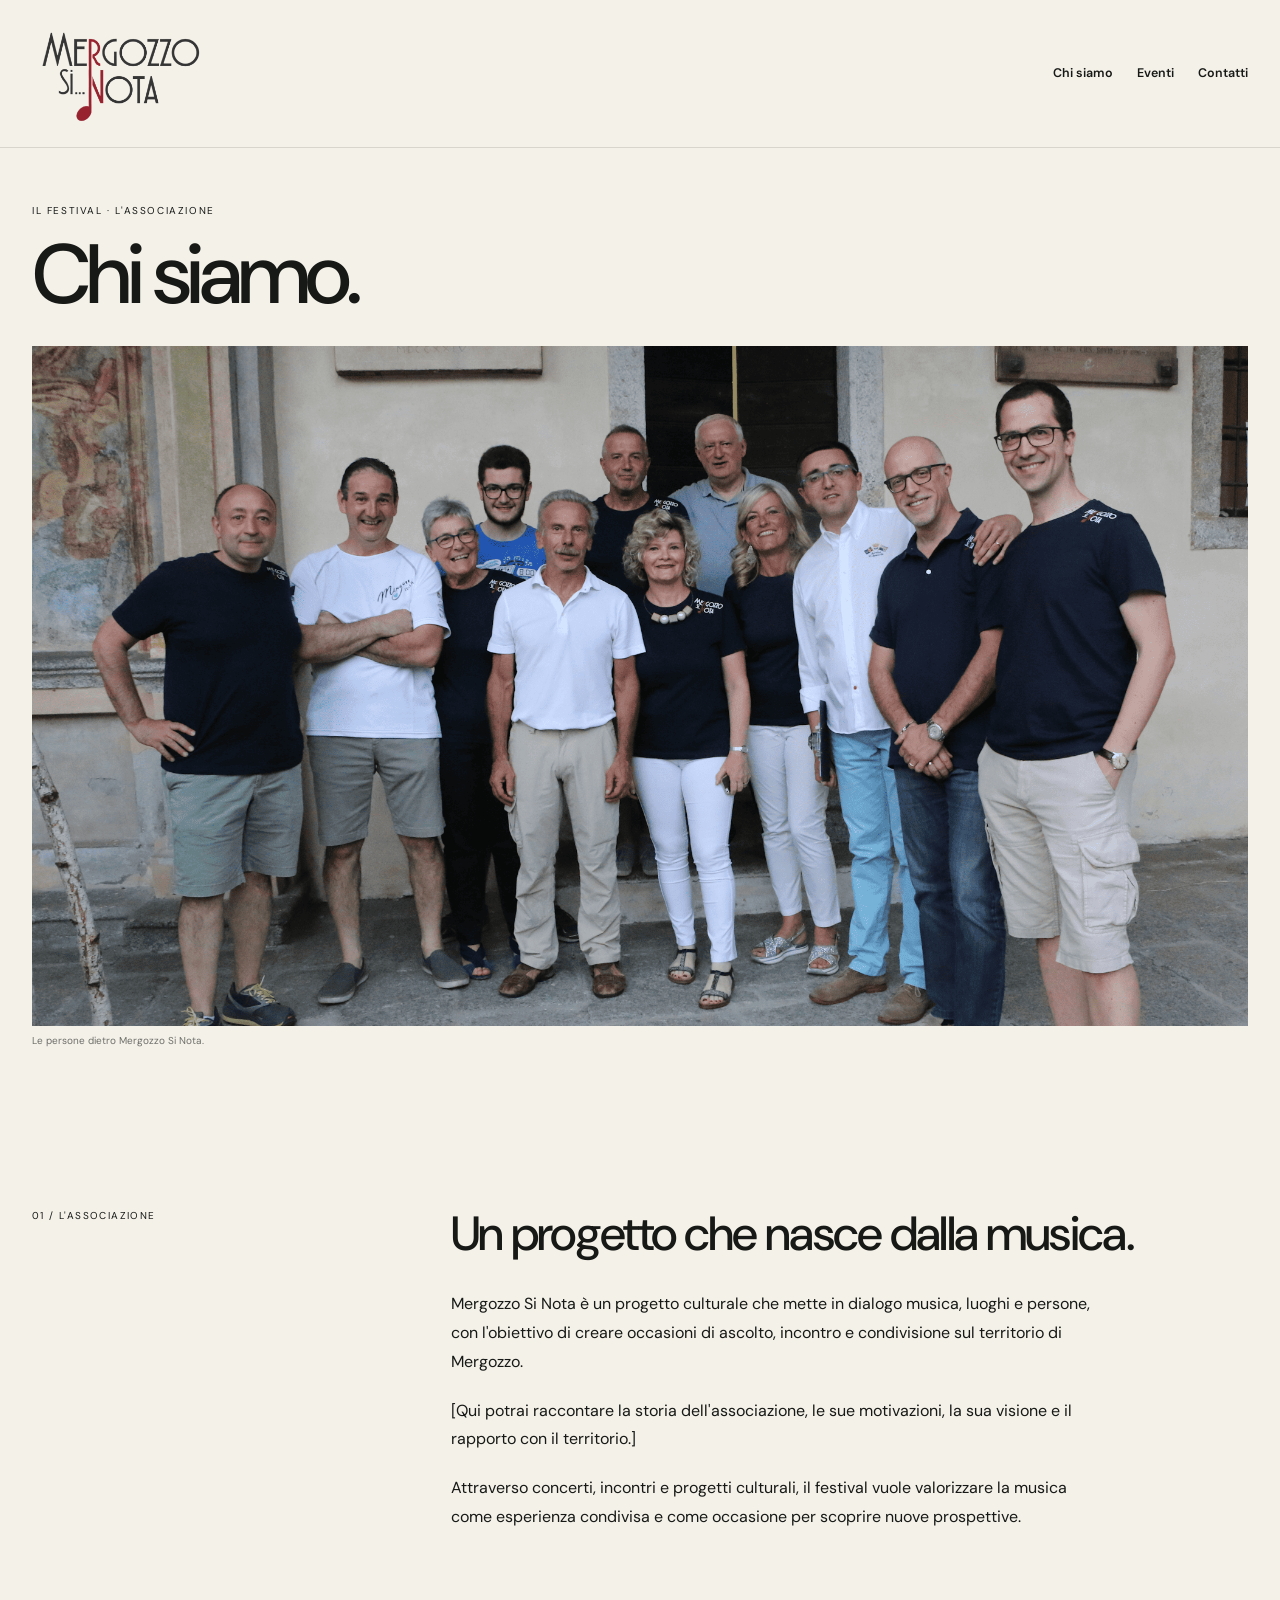
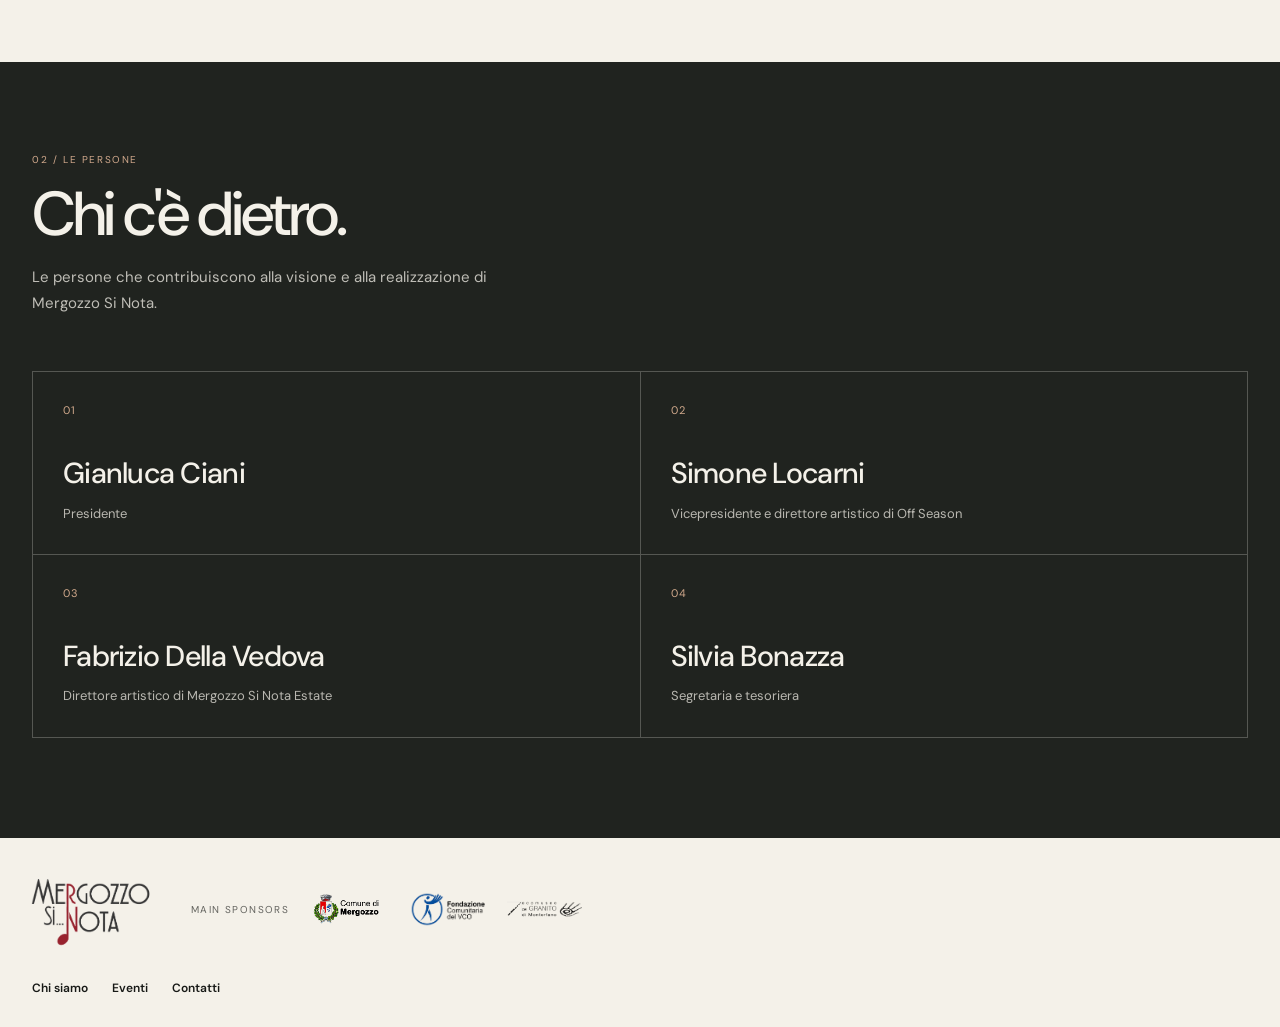
==== chi-siamo.html @ 5596468f "Create chi-siamo.html" ====
<!DOCTYPE html>
<html lang="it">
<head>
  <meta charset="UTF-8">
  <meta name="viewport" content="width=device-width, initial-scale=1.0">

  <title>Chi siamo — Mergozzo Si Nota</title>
  <meta
    name="description"
    content="Scopri Mergozzo Si Nota, l'associazione e le persone che danno vita al festival."
  >
  <meta name="theme-color" content="#f4f1e9">

  <link rel="stylesheet" href="style.css">
</head>

<body>

  <!-- HEADER -->
  <header class="site-header">
    <div class="container header-inner">

      <a class="logo" href="index.html" aria-label="Mergozzo Si Nota - Home">
        <img
          class="logo-image"
          src="images/logo-mergozzo-si-nota.png"
          alt="Mergozzo Si Nota"
        >
      </a>

      <nav class="nav-links" aria-label="Navigazione principale">
        <a href="chi-siamo.html" aria-current="page">Chi siamo</a>
        <a href="index.html#eventi">Eventi</a>
        <a href="index.html#contatti">Contatti</a>
      </nav>

    </div>
  </header>


  <main>

    <!-- FOTO DI APERTURA -->
    <section class="about-page-hero">
      <div class="container">

        <div class="about-page-heading">
          <span class="about-page-eyebrow">Il festival · L'associazione</span>
          <h1>Chi siamo.</h1>
        </div>

        <figure class="about-team-photo">
          <img
            src="images/squadra.png"
            alt="La squadra di Mergozzo Si Nota"
          >
          <figcaption>Le persone dietro Mergozzo Si Nota.</figcaption>
        </figure>

      </div>
    </section>


    <!-- DESCRIZIONE E STORIA -->
    <section class="about-story">
      <div class="container about-story-inner">

        <div class="about-story-label">
          <span>01 / L'associazione</span>
        </div>

        <div class="about-story-content">
          <h2>Un progetto che nasce dalla musica.</h2>

          <p>
            Mergozzo Si Nota è un progetto culturale che mette in dialogo
            musica, luoghi e persone, con l'obiettivo di creare occasioni
            di ascolto, incontro e condivisione sul territorio di Mergozzo.
          </p>

          <p>
            [Qui potrai raccontare la storia dell'associazione, le sue
            motivazioni, la sua visione e il rapporto con il territorio.]
          </p>

          <p>
            Attraverso concerti, incontri e progetti culturali,
            il festival vuole valorizzare la musica come esperienza
            condivisa e come occasione per scoprire nuove prospettive.
          </p>
        </div>

      </div>
    </section>


    <!-- ORGANIGRAMMA -->
    <section class="about-organization">
      <div class="container">

        <div class="organization-heading">
          <span class="organization-eyebrow">02 / Le persone</span>
          <h2>Chi c'è dietro.</h2>
          <p>
            Le persone che contribuiscono alla visione e alla realizzazione
            di Mergozzo Si Nota.
          </p>
        </div>

        <div class="organization-grid">

          <article class="organization-card">
            <span class="organization-number">01</span>
            <h3>Gianluca Ciani</h3>
            <p>Presidente</p>
          </article>

          <article class="organization-card">
            <span class="organization-number">02</span>
            <h3>Simone Locarni</h3>
            <p>Vicepresidente e direttore artistico di Off Season</p>
          </article>

          <article class="organization-card">
            <span class="organization-number">03</span>
            <h3>Fabrizio Della Vedova</h3>
            <p>Direttore artistico di Mergozzo Si Nota Estate</p>
          </article>

          <article class="organization-card">
            <span class="organization-number">04</span>
            <h3>Silvia Bonazza</h3>
            <p>Segretaria e tesoriera</p>
          </article>

        </div>

      </div>
    </section>

  </main>


  <!-- FOOTER -->
  <footer class="site-footer">
    <div class="container footer-inner">

      <div class="footer-sponsors">

        <a
          class="footer-brand"
          href="index.html"
          aria-label="Mergozzo Si Nota, torna alla home"
        >
          <img
            src="images/logo-mergozzo-si-nota.png"
            alt="Mergozzo Si Nota"
          >
        </a>

        <span class="footer-sponsors-label">MAIN SPONSORS</span>

        <div class="footer-sponsor-logos">
          <img src="images/logo2.png" alt="Main sponsor">
          <img src="images/logo1.png" alt="Main sponsor">
          <img src="images/logo3.png" alt="Main sponsor">
        </div>

      </div>

      <div class="footer-links">
        <a href="chi-siamo.html">Chi siamo</a>
        <a href="index.html#eventi">Eventi</a>
        <a href="index.html#contatti">Contatti</a>
      </div>

    </div>
  </footer>

</body>
</html>
---- style.css ----
/* =========================================
   MERGOZZO SI NOTA — VISUAL IDENTITY
   Contemporary festival / editorial design
   ========================================= */

@import url('https://fonts.googleapis.com/css2?family=DM+Sans:wght@400;500;600;700;800&family=Space+Grotesk:wght@400;500;600;700&display=swap');

:root {
  --paper: #f4f1e9;
  --ink: #171916;
  --coral: #ff5b45;
  --olive: #c8d0a7;
  --muted: #77786f;
  --line: #d8d5cc;
  --white: #ffffff;
  --font-body: 'DM Sans', sans-serif;
  --font-display: 'Space Grotesk', sans-serif;
}

* {
  box-sizing: border-box;
}

html {
  scroll-behavior: smooth;
  scroll-padding-top: 90px;
}

body {
  margin: 0;
  background: var(--paper);
  color: var(--ink);
  font-family: var(--font-body);
  line-height: 1.55;
  -webkit-font-smoothing: antialiased;
}

body, button, a {
  -webkit-tap-highlight-color: transparent;
}

img {
  display: block;
  width: 100%;
  height: 100%;
  object-fit: cover;
}

a {
  color: inherit;
  text-decoration: none;
}

button, a {
  touch-action: manipulation;
}

::selection {
  background: var(--coral);
  color: var(--ink);
}

.container {
  width: min(1380px, calc(100% - 64px));
  margin-inline: auto;
}

/* HEADER */

.site-header {
  position: relative;
  z-index: 10;
  background: var(--paper);
  border-bottom: 1px solid var(--line);
}

.header-inner {
  min-height: 86px;
  display: flex;
  align-items: center;
  justify-content: space-between;
  gap: 32px;
}

.logo {
  display: flex;
  flex-direction: column;
  font-family: var(--font-display);
  font-size: 1.2rem;
  font-weight: 700;
  line-height: 1.05;
  letter-spacing: -0.8px;
}

.logo span {
  color: var(--coral);
}

.logo small {
  margin-top: 7px;
  font-family: var(--font-body);
  font-size: 0.58rem;
  font-weight: 600;
  letter-spacing: 2.2px;
  text-transform: uppercase;
}

.nav-links {
  display: flex;
  align-items: center;
  gap: clamp(18px, 3vw, 42px);
  font-size: 0.78rem;
  font-weight: 600;
}

.nav-links a {
  transition: color 0.2s ease;
}

.nav-links a:hover {
  color: var(--coral);
}

.nav-cta {
  display: inline-flex;
  align-items: center;
  gap: 12px;
  padding: 12px 17px;
  background: var(--ink);
  color: var(--paper);
  font-size: 0.76rem;
  font-weight: 600;
  transition: background 0.2s, color 0.2s;
}

.nav-cta:hover {
  background: var(--coral);
  color: var(--ink);
}

/* HERO */

.hero {
  padding-top: 30px;
}

.hero-topline {
  display: flex;
  justify-content: space-between;
  align-items: center;
  gap: 20px;
  padding-bottom: 20px;
  font-size: 0.69rem;
  font-weight: 700;
  letter-spacing: 1.5px;
  text-transform: uppercase;
}

.hero-topline span:last-child {
  color: var(--muted);
  text-align: right;
}

.hero h1 {
  margin: 0 0 28px;
  max-width: 1200px;
  font-family: var(--font-display);
  font-size: clamp(3.5rem, 10vw, 9.8rem);
  font-weight: 700;
  letter-spacing: -0.095em;
  line-height: 0.85;
  text-transform: uppercase;
}

.hero h1 .accent {
  color: var(--coral);
}

.hero-image-wrap {
  position: relative;
  min-height: 300px;
  height: clamp(340px, 53vw, 690px);
  overflow: hidden;
  background: #353b35;
}

.hero-image {
  object-position: center 48%;
  animation: hero-reveal 1s ease-out both;
}

.hero-image-wrap::after {
  position: absolute;
  inset: 0;
  content: '';
  background: linear-gradient(
    0deg,
    rgba(0, 0, 0, 0.64) 0%,
    rgba(0, 0, 0, 0.08) 55%,
    rgba(0, 0, 0, 0.03) 100%
  );
  pointer-events: none;
}

.hero-caption {
  position: absolute;
  z-index: 1;
  right: 30px;
  bottom: 28px;
  left: 30px;
  display: flex;
  justify-content: space-between;
  align-items: end;
  gap: 20px;
  color: white;
}

.hero-caption p {
  max-width: 580px;
  margin: 0;
  font-family: var(--font-display);
  font-size: clamp(1.5rem, 3.4vw, 3.1rem);
  font-weight: 500;
  letter-spacing: -0.055em;
  line-height: 1.05;
}

.hero-caption span {
  flex-shrink: 0;
  font-size: 0.68rem;
  font-weight: 700;
  letter-spacing: 1.3px;
  text-transform: uppercase;
}

/* INTRO */

.intro {
  display: grid;
  grid-template-columns: 1fr 1fr;
  gap: 60px;
  padding-top: 90px;
  padding-bottom: 100px;
  align-items: start;
}

.eyebrow {
  display: block;
  color: var(--coral);
  font-size: 0.7rem;
  font-weight: 800;
  letter-spacing: 1.8px;
  text-transform: uppercase;
}

.intro h2 {
  max-width: 650px;
  margin: 16px 0 0;
  font-family: var(--font-display);
  font-size: clamp(2.4rem, 5.5vw, 5rem);
  font-weight: 600;
  letter-spacing: -0.075em;
  line-height: 0.98;
}

.intro-copy {
  max-width: 470px;
  padding-top: 28px;
  color: #52544d;
  font-size: 1rem;
}

.intro-copy p {
  margin-top: 0;
}

.text-link {
  display: inline-flex;
  align-items: center;
  gap: 14px;
  margin-top: 12px;
  padding-bottom: 7px;
  border-bottom: 1px solid var(--ink);
  font-size: 0.8rem;
  font-weight: 700;
}

.text-link span {
  color: var(--coral);
  font-size: 1.15rem;
  transition: transform 0.2s;
}

.text-link:hover span {
  transform: translate(4px, -3px);
}

/* EVENTS */

.events-section {
  padding: 65px 0 100px;
  background: #e9e6dc;
}

.section-top {
  display: flex;
  justify-content: space-between;
  align-items: end;
  gap: 24px;
  margin-bottom: 38px;
}

.section-top h2 {
  margin: 10px 0 0;
  font-family: var(--font-display);
  font-size: clamp(2.8rem, 6vw, 6rem);
  font-weight: 700;
  letter-spacing: -0.085em;
  line-height: 0.95;
}

.section-note {
  max-width: 230px;
  margin: 0 0 4px;
  color: var(--muted);
  font-size: 0.82rem;
}

.event-grid {
  display: grid;
  grid-template-columns: repeat(3, minmax(0, 1fr));
  gap: 26px 20px;
}

.event-card {
  display: block;
  min-width: 0;
}

.event-image-wrap {
  position: relative;
  overflow: hidden;
  aspect-ratio: 4 / 4.7;
  background: #d1cfc5;
}

.event-image {
  transition: transform 0.6s cubic-bezier(0.2, 0.7, 0.2, 1);
}

.event-card:hover .event-image {
  transform: scale(1.045);
}

.event-number {
  position: absolute;
  top: 15px;
  left: 15px;
  display: grid;
  width: 39px;
  height: 39px;
  place-items: center;
  border-radius: 50%;
  background: var(--coral);
  color: var(--ink);
  font-family: var(--font-display);
  font-size: 0.78rem;
  font-weight: 700;
}

.event-arrow {
  position: absolute;
  right: 15px;
  bottom: 15px;
  display: grid;
  width: 43px;
  height: 43px;
  place-items: center;
  border-radius: 50%;
  background: var(--paper);
  color: var(--ink);
  font-size: 1.2rem;
  transition: background 0.2s, transform 0.2s;
}

.event-card:hover .event-arrow {
  background: var(--coral);
  transform: rotate(45deg);
}

.event-info {
  padding-top: 18px;
}

.event-meta {
  display: flex;
  flex-wrap: wrap;
  gap: 8px 14px;
  color: var(--muted);
  font-size: 0.69rem;
  font-weight: 700;
  letter-spacing: 0.8px;
  text-transform: uppercase;
}

.event-meta .event-date {
  color: var(--coral);
}

.event-info h3 {
  margin: 10px 0 8px;
  font-family: var(--font-display);
  font-size: clamp(1.35rem, 2.2vw, 2rem);
  font-weight: 600;
  letter-spacing: -0.055em;
  line-height: 1.12;
}

.event-info p {
  margin: 0;
  color: #686a62;
  font-size: 0.85rem;
}

.event-details {
  display: inline-block;
  margin-top: 15px;
  font-size: 0.76rem;
  font-weight: 700;
}

/* FESTIVAL / ABOUT */

.about-section {
  padding: 105px 0;
  background: var(--ink);
  color: var(--paper);
}

.about-grid {
  display: grid;
  grid-template-columns: 1.05fr 0.95fr;
  gap: 70px;
  align-items: center;
}

.about-copy h2 {
  max-width: 680px;
  margin: 17px 0 24px;
  font-family: var(--font-display);
  font-size: clamp(3rem, 6vw, 6.5rem);
  font-weight: 600;
  letter-spacing: -0.085em;
  line-height: 0.91;
}

.about-copy h2 span {
  color: var(--coral);
}

.about-copy p {
  max-width: 460px;
  color: #c5c7bd;
  font-size: 0.95rem;
}

.about-image-wrap {
  position: relative;
  aspect-ratio: 4 / 5;
  overflow: hidden;
  background: #3b423b;
}

.about-image-wrap img {
  transition: transform 0.6s ease;
}

.about-image-wrap:hover img {
  transform: scale(1.035);
}

.about-tag {
  position: absolute;
  right: 0;
  bottom: 0;
  padding: 13px 17px;
  background: var(--coral);
  color: var(--ink);
  font-size: 0.7rem;
  font-weight: 800;
  letter-spacing: 1px;
  text-transform: uppercase;
}

/* CONTACT STRIP */

.contact-strip {
  padding: 65px 0;
  background: var(--coral);
}

.contact-inner {
  display: flex;
  justify-content: space-between;
  align-items: center;
  gap: 30px;
}

.contact-inner h2 {
  max-width: 720px;
  margin: 10px 0 0;
  font-family: var(--font-display);
  font-size: clamp(2rem, 5vw, 4.8rem);
  font-weight: 700;
  letter-spacing: -0.075em;
  line-height: 0.98;
}

.contact-button {
  display: inline-flex;
  flex-shrink: 0;
  align-items: center;
  justify-content: center;
  gap: 15px;
  padding: 17px 22px;
  background: var(--ink);
  color: var(--paper);
  font-size: 0.8rem;
  font-weight: 700;
  transition: background 0.2s, color 0.2s;
}

.contact-button:hover {
  background: var(--paper);
  color: var(--ink);
}

/* FOOTER */

.site-footer {
  padding: 30px 0;
  background: var(--paper);
}

.footer-inner {
  display: flex;
  justify-content: space-between;
  align-items: center;
  gap: 20px;
  flex-wrap: wrap;
}

.footer-brand {
  font-family: var(--font-display);
  font-size: 0.9rem;
  font-weight: 700;
}

.footer-meta {
  color: var(--muted);
  font-size: 0.73rem;
}

.footer-links {
  display: flex;
  gap: 20px;
  font-size: 0.75rem;
  font-weight: 600;
}

.footer-links a:hover {
  color: var(--coral);
}

/* MOTION */

@keyframes hero-reveal {
  from {
    opacity: 0.6;
    transform: scale(1.025);
  }
  to {
    opacity: 1;
    transform: scale(1);
  }
}

/* TABLET */

@media (max-width: 900px) {
  .container {
    width: calc(100% - 40px);
  }

  .header-inner {
    min-height: 76px;
  }

  .nav-links {
    gap: 17px;
  }

  .nav-cta {
    display: none;
  }

  .intro {
    gap: 30px;
    padding-top: 70px;
    padding-bottom: 75px;
  }

  .event-grid {
    grid-template-columns: repeat(2, minmax(0, 1fr));
    gap: 34px 18px;
  }

  .about-grid {
    gap: 35px;
  }

  .about-section {
    padding: 75px 0;
  }
}

/* MOBILE */

@media (max-width: 600px) {
  .container {
    width: calc(100% - 32px);
  }

  .header-inner {
    align-items: flex-start;
    flex-direction: column;
    gap: 17px;
    padding: 19px 0;
  }

  .logo {
    font-size: 1.12rem;
  }

  .nav-links {
    width: 100%;
    justify-content: space-between;
    gap: 10px;
    font-size: 0.73rem;
  }

  .hero {
    padding-top: 23px;
  }

  .hero-topline {
    align-items: flex-start;
    font-size: 0.59rem;
    letter-spacing: 1px;
  }

  .hero h1 {
    margin-bottom: 22px;
    font-size: clamp(3.2rem, 15vw, 5.5rem);
    letter-spacing: -0.09em;
  }

  .hero-image-wrap {
    height: 440px;
    min-height: 0;
  }

  .hero-image {
    object-position: 53% center;
  }

  .hero-caption {
    right: 17px;
    bottom: 19px;
    left: 17px;
    align-items: flex-start;
    flex-direction: column;
    gap: 12px;
  }

  .hero-caption p {
    font-size: 2rem;
  }

  .hero-caption span {
    font-size: 0.6rem;
  }

  .intro {
    grid-template-columns: 1fr;
    gap: 12px;
    padding-top: 58px;
    padding-bottom: 65px;
  }

  .intro h2 {
    font-size: 3.15rem;
  }

  .intro-copy {
    padding-top: 10px;
    font-size: 0.92rem;
  }

  .events-section {
    padding: 54px 0 65px;
  }

  .section-top {
    align-items: flex-start;
    flex-direction: column;
    gap: 12px;
    margin-bottom: 27px;
  }

  .section-top h2 {
    font-size: 3.3rem;
  }

  .section-note {
    max-width: 300px;
  }

  .event-grid {
    grid-template-columns: 1fr;
    gap: 36px;
  }

  .event-image-wrap {
    aspect-ratio: 4 / 3.6;
  }

  .event-info h3 {
    font-size: 1.8rem;
  }

  .about-section {
    padding: 65px 0;
  }

  .about-grid {
    grid-template-columns: 1fr;
    gap: 30px;
  }

  .about-copy h2 {
    font-size: 3.6rem;
  }

  .about-image-wrap {
    aspect-ratio: 4 / 3;
  }

  .contact-strip {
    padding: 48px 0;
  }

  .contact-inner {
    align-items: flex-start;
    flex-direction: column;
    gap: 25px;
  }

  .contact-inner h2 {
    font-size: 2.8rem;
  }

  .footer-inner {
    align-items: flex-start;
    flex-direction: column;
    gap: 13px;
  }

  .footer-links {
    gap: 16px;
  }
}

/* ACCESSIBILITY */

@media (prefers-reduced-motion: reduce) {
  *,
  *::before,
  *::after {
    scroll-behavior: auto !important;
    animation-duration: 0.01ms !important;
    animation-iteration-count: 1 !important;
    transition-duration: 0.01ms !important;
  }
}


/* ===== CORREZIONI LAYOUT — MERGOZZO SI NOTA ===== */

/* Header: niente menu schiacciato */
.site-header {
  position: relative;
}

.header-inner {
  display: flex;
  flex-direction: row;
  flex-wrap: wrap;
  justify-content: space-between;
  align-items: center;
  gap: 20px;
  padding-top: 18px;
  padding-bottom: 18px;
}

.logo {
  flex-shrink: 0;
}

.nav-links {
  display: flex;
  flex-direction: row;
  flex-wrap: wrap;
  align-items: center;
  justify-content: flex-end;
  gap: 24px;
  margin-left: auto;
}

/* Hero: fotografia grande e ben visibile */
.hero-image-wrap {
  position: relative;
  display: block;
  width: 100%;
  height: clamp(420px, 65vw, 760px);
  min-height: 0;
  overflow: hidden;
  background: #343a35;
}

.hero-image {
  display: block;
  width: 100%;
  height: 100%;
  object-fit: cover;
  object-position: center;
}

/* Eventi: carosello orizzontale */
.events-section .event-grid {
  display: grid;
  grid-template-columns: none;
  grid-auto-flow: column;
  grid-auto-columns: calc((100% - 40px) / 3);
  gap: 20px;
  overflow-x: auto;
  overflow-y: hidden;
  padding: 0 0 22px;
  scroll-snap-type: x mandatory;
  overscroll-behavior-x: contain;
  scrollbar-width: thin;
  scrollbar-color: #ff5b45 #d8d5cc;
}

.events-section .event-card {
  display: block;
  width: 100%;
  min-width: 0;
  scroll-snap-align: start;
}

.events-section .event-image-wrap {
  width: 100%;
  aspect-ratio: 4 / 4.7;
  overflow: hidden;
}

.events-section .event-image {
  width: 100%;
  height: 100%;
  object-fit: cover;
}

/* Tablet: due schede visibili circa */
@media (max-width: 900px) {
  .header-inner {
    gap: 18px;
  }

  .nav-links {
    gap: 16px;
  }

  .events-section .event-grid {
    grid-auto-columns: calc((100% - 20px) / 2);
  }
}

/* Smartphone: menu su una riga, eventi scorrevoli */
@media (max-width: 600px) {
  .header-inner {
    align-items: flex-start;
    flex-direction: column;
    gap: 18px;
  }

  .nav-links {
    width: 100%;
    justify-content: flex-start;
    flex-wrap: wrap;
    gap: 12px 22px;
    margin-left: 0;
  }

  .hero-image-wrap {
    height: 480px;
  }

  .events-section .event-grid {
    grid-auto-columns: 84%;
    gap: 16px;
  }

  .events-section .event-image-wrap {
    aspect-ratio: 4 / 3.8;
  }
}

/* Logo del festival */
.logo {
  display: inline-flex;
  align-items: center;
  flex-shrink: 0;
}

.logo-image {
  display: block;
  width: 180px;
  max-width: 100%;
  height: auto;
  object-fit: contain;
}

/* ===== HERO FOTOGRAFICA — MERGOZZO SI NOTA ===== */

.hero {
  position: relative;
  width: 100%;
  padding: 0;
  margin: 0;
}

.hero-slideshow {
  position: relative;
  width: 100%;
  height: clamp(500px, 72vh, 820px);
  min-height: 480px;
  overflow: hidden;
  isolation: isolate;
  background: #20251f;
}

.hero-slide {
  position: absolute;
  inset: 0;
  width: 100%;
  height: 100%;
  display: block;
  object-fit: cover;
  object-position: center;
  opacity: 0;
  transform: scale(1.025);
  transition: opacity 1.2s ease, transform 6s ease;
  z-index: 0;
}

.hero-slide.is-active {
  opacity: 1;
  transform: scale(1);
}

.hero-overlay {
  position: absolute;
  inset: 0;
  z-index: 1;
  background: linear-gradient(
    90deg,
    rgba(15, 19, 16, 0.66) 0%,
    rgba(15, 19, 16, 0.30) 48%,
    rgba(15, 19, 16, 0.05) 100%
  );
}

.hero-content {
  position: absolute;
  z-index: 2;
  left: clamp(24px, 7vw, 110px);
  bottom: clamp(70px, 12vh, 140px);
  max-width: 900px;
  color: #fff;
}

.hero-eyebrow {
  margin: 0 0 22px;
  font-size: 12px;
  font-weight: 700;
  letter-spacing: 0.18em;
  text-transform: uppercase;
}

.hero-content h1 {
  margin: 0;
  max-width: 900px;
  color: #fff;
  font-size: clamp(58px, 9vw, 132px);
  font-weight: 700;
  line-height: 0.92;
  letter-spacing: -0.065em;
}

.hero-counter {
  position: absolute;
  z-index: 3;
  right: clamp(24px, 7vw, 110px);
  bottom: 38px;
  display: flex;
  gap: 9px;
}

.hero-dot {
  display: block;
  width: 26px;
  height: 4px;
  background: rgba(255, 255, 255, 0.5);
  transition: background 0.3s ease;
}

.hero-dot.is-active {
  background: #fff;
}

@media (max-width: 600px) {
  .hero-slideshow {
    height: 72vh;
    min-height: 480px;
    max-height: 720px;
  }

  .hero-content {
    left: 24px;
    right: 20px;
    bottom: 100px;
  }

  .hero-content h1 {
    font-size: clamp(54px, 13vw, 82px);
  }

  .hero-eyebrow {
    font-size: 10px;
    line-height: 1.6;
    letter-spacing: 0.13em;
  }

  .hero-counter {
    right: 24px;
    bottom: 34px;
  }
}

@media (prefers-reduced-motion: reduce) {
  .hero-slide {
    transition: none;
  }
}

/* Abbassa leggermente le foto 2 e 3 solo su desktop */
@media (min-width: 601px) {
  .hero-slide:nth-of-type(2) {
    object-position: center 35%;
  }

  .hero-slide:nth-of-type(3) {
    object-position: center 35%;
  }
}

/* Barra degli eventi: nasconde la scrollbar */
.events-section .event-grid {
  scrollbar-width: none;
  -ms-overflow-style: none;
}

.events-section .event-grid::-webkit-scrollbar {
  display: none;
}

/* Frecce più discrete, solo su computer */
@media (min-width: 601px) {
  .event-carousel .event-scroll-next,
  .event-carousel .event-scroll-prev {
    width: 30px;
    height: 30px;
    font-size: 18px;
    background: rgba(30, 32, 28, 0.45);
    border: 1px solid rgba(255, 255, 255, 0.35);
  }

  .event-carousel .event-scroll-next {
    right: 5px;
  }

  .event-carousel .event-scroll-prev {
    left: 5px;
  }
}

/* Eventi: sfumatura elegante verso destra */
@media (min-width: 601px) {
  .event-carousel .event-scroll-next,
  .event-carousel .event-scroll-prev {
    display: none !important;
  }

  .event-carousel {
    position: relative;
  }

  .event-carousel.has-more-events::after {
    content: "";
    position: absolute;
    top: 0;
    right: 0;
    bottom: 0;
    width: 100px;
    background: linear-gradient(
      to right,
      rgba(255, 255, 255, 0),
      rgba(255, 255, 255, 0.95)
    );
    pointer-events: none;
    z-index: 5;
  }

  .event-carousel.has-more-events::before {
    pointer-events: auto;
    content: "→";
    position: absolute;
    right: 15px;
    top: 50%;
    transform: translateY(-50%);
    color: rgba(50, 50, 50, 0.55);
    font-size: 24px;
    font-weight: 300;
    z-index: 6;
    pointer-events: none;
  }
}

/* Sfumatura per tornare agli eventi precedenti */
@media (min-width: 601px) {
  .event-carousel.has-previous-events::after {
    content: "";
    position: absolute;
    top: 0;
    left: 0;
    bottom: 0;
    width: 100px;
    background: linear-gradient(
      to left,
      rgba(255, 255, 255, 0),
      rgba(255, 255, 255, 0.95)
    );
    pointer-events: none;
    z-index: 5;
  }

  .event-carousel.has-previous-events::before {
    content: "←";
    position: absolute;
    left: 16px;
    top: 50%;
    transform: translateY(-50%);
    color: rgba(50, 50, 50, 0.55);
    font-size: 24px;
    font-weight: 300;
    z-index: 6;
    pointer-events: none;
  }
}

/* FOOTER: tutti i loghi su una sola riga */
.footer-inner {
  display: flex;
  flex-direction: column;
  align-items: flex-start;
  gap: 28px;
}

.footer-sponsors {
  display: flex;
  flex-direction: row;
  align-items: center;
  justify-content: flex-start;
  flex-wrap: nowrap;
  gap: 24px;
  width: 50%;
  min-width: 680px;
}

.footer-brand {
  display: flex;
  align-items: center;
  flex: 0 0 auto;
}

.footer-brand img {
  display: block;
  width: 135px;
  height: auto;
  max-width: none;
  object-fit: contain;
}

.footer-sponsors-label {
  flex: 0 0 auto;
  white-space: nowrap;
  font-size: 10px;
  letter-spacing: 0.14em;
  text-transform: uppercase;
  opacity: 0.65;
}

.footer-sponsor-logos {
  display: flex;
  flex-direction: row;
  align-items: center;
  justify-content: flex-start;
  flex-wrap: nowrap;
  gap: 22px;
  flex: 0 0 auto;
}

.footer-sponsor-logos img {
  display: block;
  width: 75px;
  height: auto;
  max-width: none;
  max-height: 42px;
  object-fit: contain;
}

/* Link del footer su una riga separata */
.footer-links {
  display: flex;
  align-items: center;
  justify-content: flex-start;
  flex-wrap: wrap;
  gap: 24px;
}

/* Su schermi piccoli manteniamo comunque i loghi in fila */
@media (max-width: 700px) {
  .footer-sponsors {
    width: 100%;
    min-width: 0;
    flex-wrap: wrap;
    justify-content: flex-start;
    gap: 20px;
  }

  /* Logo del festival nella prima riga */
  .footer-brand {
    flex: 0 0 100%;
  }

  .footer-brand img {
    width: 110px;
  }

  /* Main sponsors e relativi loghi nella seconda riga */
  .footer-sponsors-label {
    font-size: 9px;
    flex: 0 0 auto;
  }

  .footer-sponsor-logos {
    flex: 1 1 100%;
    min-width: 0;
    flex-wrap: wrap;
    gap: 16px;
  }

  .footer-sponsor-logos img {
    width: 60px;
    max-width: 100%;
    max-height: 36px;
  }

  .footer-links {
    justify-content: flex-start;
    gap: 18px;
  }
}

/* Allineamento a sinistra del logo nel footer */
.footer-sponsors {
  justify-content: flex-start;
  padding-left: 0;
}

.footer-brand {
  margin-left: 0;
  padding-left: 0;
  justify-content: flex-start;
  transform: translateX(-8px);
}

/* Credito fotografico sotto la foto */
.about-image-wrap .photo-credit {
  display: block;
  width: 100%;
  margin: 3px 0 0;
  padding: 0;
  text-align: left;
  font-size: 7px;
  line-height: 1.2;
  color: rgba(40, 40, 40, 0.5);
  font-weight: 400;
}

/* Credito fotografico: visibile sotto l'immagine */
.about-image-wrap p.photo-credit {
  display: block !important;
  position: static !important;
  width: 100% !important;
  margin: 4px 0 0 !important;
  padding: 0 !important;
  text-align: left !important;
  font-family: inherit;
  font-size: 8px !important;
  line-height: 1.3 !important;
  color: #888 !important;
  font-weight: 400 !important;
  opacity: 1 !important;
  visibility: visible !important;
}


/* =========================================
   PAGINA CHI SIAMO
   ========================================= */

.about-page-hero {
  padding: 55px 0 65px;
  background: #f4f1e9;
}

.about-page-heading {
  margin-bottom: 30px;
}

.about-page-eyebrow,
.organization-eyebrow {
  display: block;
  margin-bottom: 16px;
  font-size: 10px;
  letter-spacing: 0.16em;
  text-transform: uppercase;
}

.about-page-heading h1 {
  margin: 0;
  font-size: clamp(42px, 7vw, 84px);
  line-height: 0.98;
  letter-spacing: -0.055em;
  font-weight: 500;
}

.about-team-photo {
  margin: 0;
}

.about-team-photo img {
  display: block;
  width: 100%;
  height: auto;
  max-height: 680px;
  object-fit: cover;
  object-position: center;
}

.about-team-photo figcaption {
  margin-top: 8px;
  font-size: 10px;
  line-height: 1.4;
  opacity: 0.6;
}


/* DESCRIZIONE E STORIA */

.about-story {
  padding: 95px 0 110px;
  background: #f4f1e9;
}

.about-story-inner {
  display: grid;
  grid-template-columns: 0.7fr 1.6fr;
  gap: 70px;
}

.about-story-label {
  font-size: 10px;
  letter-spacing: 0.14em;
  text-transform: uppercase;
}

.about-story-content {
  max-width: 760px;
}

.about-story-content h2 {
  margin: 0 0 30px;
  font-size: clamp(30px, 4vw, 48px);
  line-height: 1.08;
  letter-spacing: -0.035em;
  font-weight: 500;
}

.about-story-content p {
  max-width: 650px;
  margin: 0 0 20px;
  font-size: 16px;
  line-height: 1.8;
}


/* ORGANIGRAMMA: SEZIONE A CONTRASTO */

.about-organization {
  padding: 90px 0 100px;
  background: #20231f;
  color: #f4f1e9;
}

.organization-heading {
  max-width: 650px;
  margin-bottom: 55px;
}

.organization-eyebrow {
  color: #d1a98c;
}

.organization-heading h2 {
  margin: 0 0 20px;
  font-size: clamp(38px, 5vw, 62px);
  line-height: 1;
  letter-spacing: -0.045em;
  font-weight: 500;
}

.organization-heading > p {
  max-width: 480px;
  margin: 0;
  font-size: 15px;
  line-height: 1.7;
  opacity: 0.75;
}

.organization-grid {
  display: grid;
  grid-template-columns: repeat(2, minmax(0, 1fr));
  border-top: 1px solid rgba(244, 241, 233, 0.25);
  border-left: 1px solid rgba(244, 241, 233, 0.25);
}

.organization-card {
  min-width: 0;
  padding: 30px;
  border-right: 1px solid rgba(244, 241, 233, 0.25);
  border-bottom: 1px solid rgba(244, 241, 233, 0.25);
}

.organization-number {
  display: block;
  margin-bottom: 38px;
  color: #d1a98c;
  font-size: 11px;
  letter-spacing: 0.12em;
}

.organization-card h3 {
  margin: 0 0 12px;
  font-size: clamp(20px, 2.5vw, 29px);
  line-height: 1.15;
  letter-spacing: -0.025em;
  font-weight: 500;
}

.organization-card p {
  max-width: 360px;
  margin: 0;
  font-size: 13px;
  line-height: 1.65;
  opacity: 0.72;
}


/* RESPONSIVE */

@media (max-width: 700px) {
  .about-page-hero {
    padding: 35px 0 45px;
  }

  .about-page-heading {
    margin-bottom: 22px;
  }

  .about-team-photo img {
    max-height: 480px;
  }

  .about-story {
    padding: 60px 0 70px;
  }

  .about-story-inner {
    grid-template-columns: 1fr;
    gap: 25px;
  }

  .about-story-content h2 {
    margin-bottom: 22px;
  }

  .about-story-content p {
    font-size: 15px;
  }

  .about-organization {
    padding: 65px 0 70px;
  }

  .organization-heading {
    margin-bottom: 35px;
  }

  .organization-grid {
    grid-template-columns: 1fr;
  }

  .organization-card {
    padding: 24px 20px;
  }

  .organization-number {
    margin-bottom: 24px;
  }
}
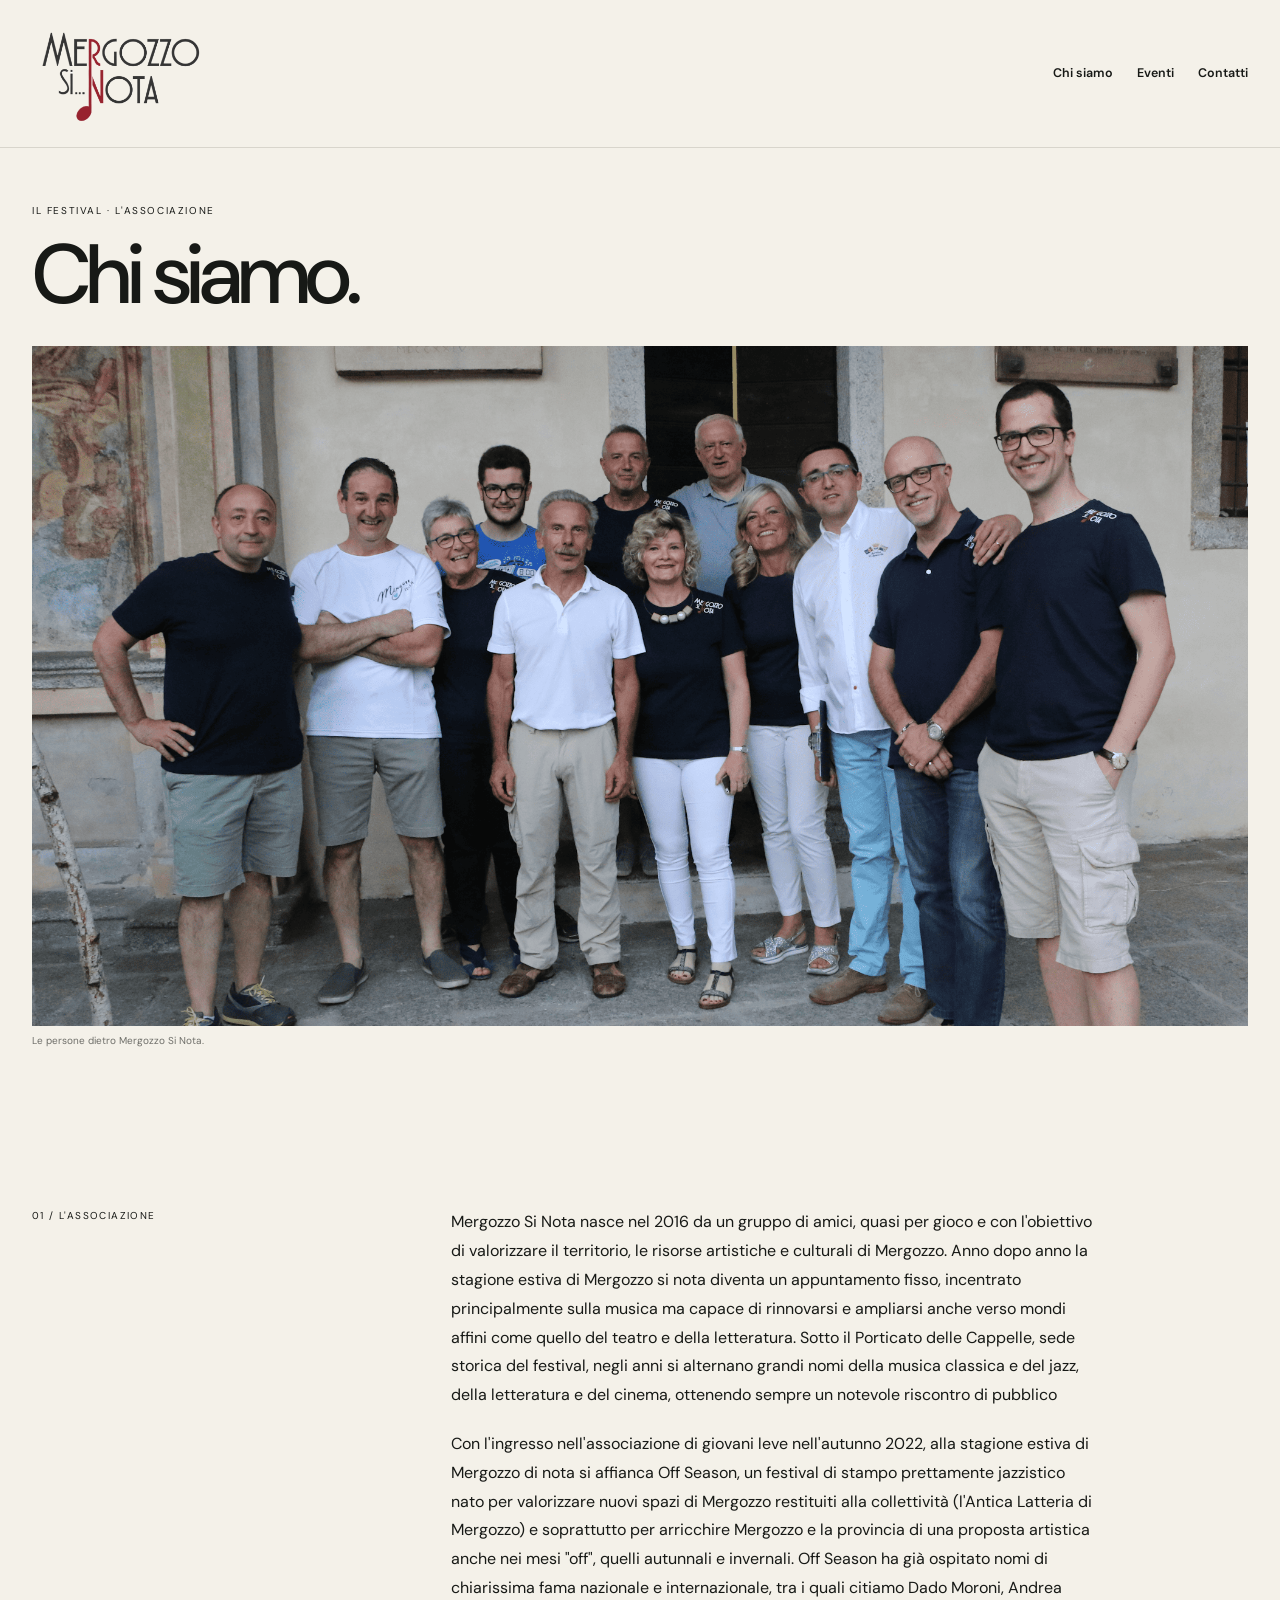
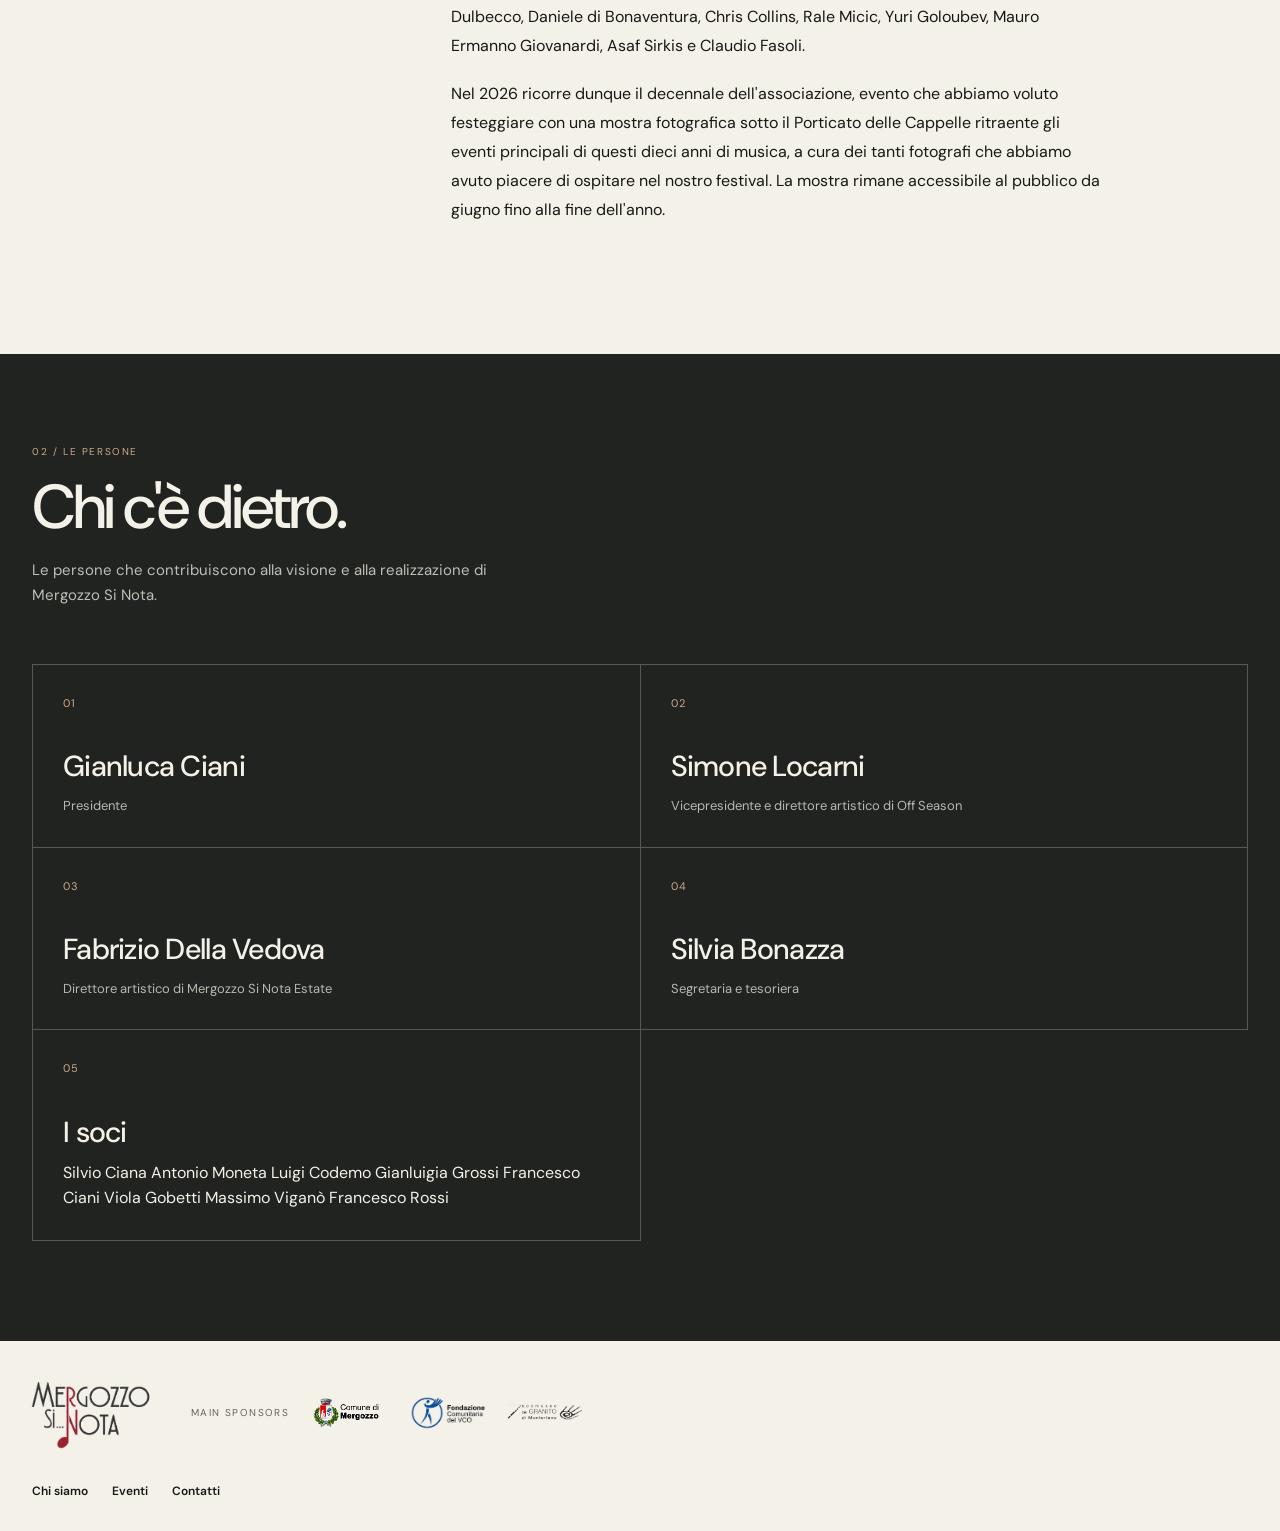
==== commit bb9d5d6f: "Update chi-siamo.html" ====
--- a/chi-siamo.html
+++ b/chi-siamo.html
@@ -71,23 +71,25 @@
         </div>
 
         <div class="about-story-content">
-          <h2>Un progetto che nasce dalla musica.</h2>
-
-          <p>
-            Mergozzo Si Nota è un progetto culturale che mette in dialogo
-            musica, luoghi e persone, con l'obiettivo di creare occasioni
-            di ascolto, incontro e condivisione sul territorio di Mergozzo.
-          </p>
-
-          <p>
-            [Qui potrai raccontare la storia dell'associazione, le sue
-            motivazioni, la sua visione e il rapporto con il territorio.]
-          </p>
-
-          <p>
-            Attraverso concerti, incontri e progetti culturali,
-            il festival vuole valorizzare la musica come esperienza
-            condivisa e come occasione per scoprire nuove prospettive.
+
+          <p>
+            Mergozzo Si Nota nasce nel 2016 da un gruppo di amici, quasi per gioco e con l'obiettivo di valorizzare il territorio, le risorse artistiche e culturali di Mergozzo. 
+            Anno dopo anno la stagione estiva di Mergozzo si nota diventa un appuntamento fisso, incentrato principalmente sulla musica ma capace di rinnovarsi e ampliarsi anche verso
+            mondi affini come quello del teatro e della letteratura. Sotto il Porticato delle Cappelle, sede storica del festival, negli anni si alternano grandi nomi della musica classica
+            e del jazz, della letteratura e del cinema, ottenendo sempre un notevole riscontro di pubblico
+          </p>
+
+          <p>
+            Con l'ingresso nell'associazione di giovani leve nell'autunno 2022, alla stagione estiva di Mergozzo di nota si affianca Off Season, un festival di stampo prettamente jazzistico
+            nato per valorizzare nuovi spazi di Mergozzo restituiti alla collettività (l'Antica Latteria di Mergozzo) e soprattutto per arricchire Mergozzo e la provincia di una proposta
+            artistica anche nei mesi "off", quelli autunnali e invernali. Off Season ha già ospitato nomi di chiarissima fama nazionale e internazionale, tra i quali citiamo Dado Moroni,
+            Andrea Dulbecco, Daniele di Bonaventura, Chris Collins, Rale Micic, Yuri Goloubev, Mauro Ermanno Giovanardi, Asaf Sirkis e Claudio Fasoli.
+          </p>
+
+          <p>
+            Nel 2026 ricorre dunque il decennale dell'associazione, evento che abbiamo voluto festeggiare con una mostra fotografica sotto il Porticato delle Cappelle ritraente gli eventi
+            principali di questi dieci anni di musica, a cura dei tanti fotografi che abbiamo avuto piacere di ospitare nel nostro festival. La mostra rimane accessibile al pubblico da giugno
+            fino alla fine dell'anno.
           </p>
         </div>
 
@@ -133,6 +135,22 @@
             <h3>Silvia Bonazza</h3>
             <p>Segretaria e tesoriera</p>
           </article>
+
+          <article class="organization-card organization-card-wide">
+            <span class="organization-number">05</span>
+             <h3>I soci</h3>
+
+  <div class="organization-members">
+    <span>Silvio Ciana</span>
+    <span>Antonio Moneta</span>
+    <span>Luigi Codemo</span>
+    <span>Gianluigia Grossi</span>
+    <span>Francesco Ciani</span>
+    <span>Viola Gobetti</span>
+    <span>Massimo Viganò</span>
+    <span>Francesco Rossi</span>
+  </div>
+</article>
 
         </div>
 
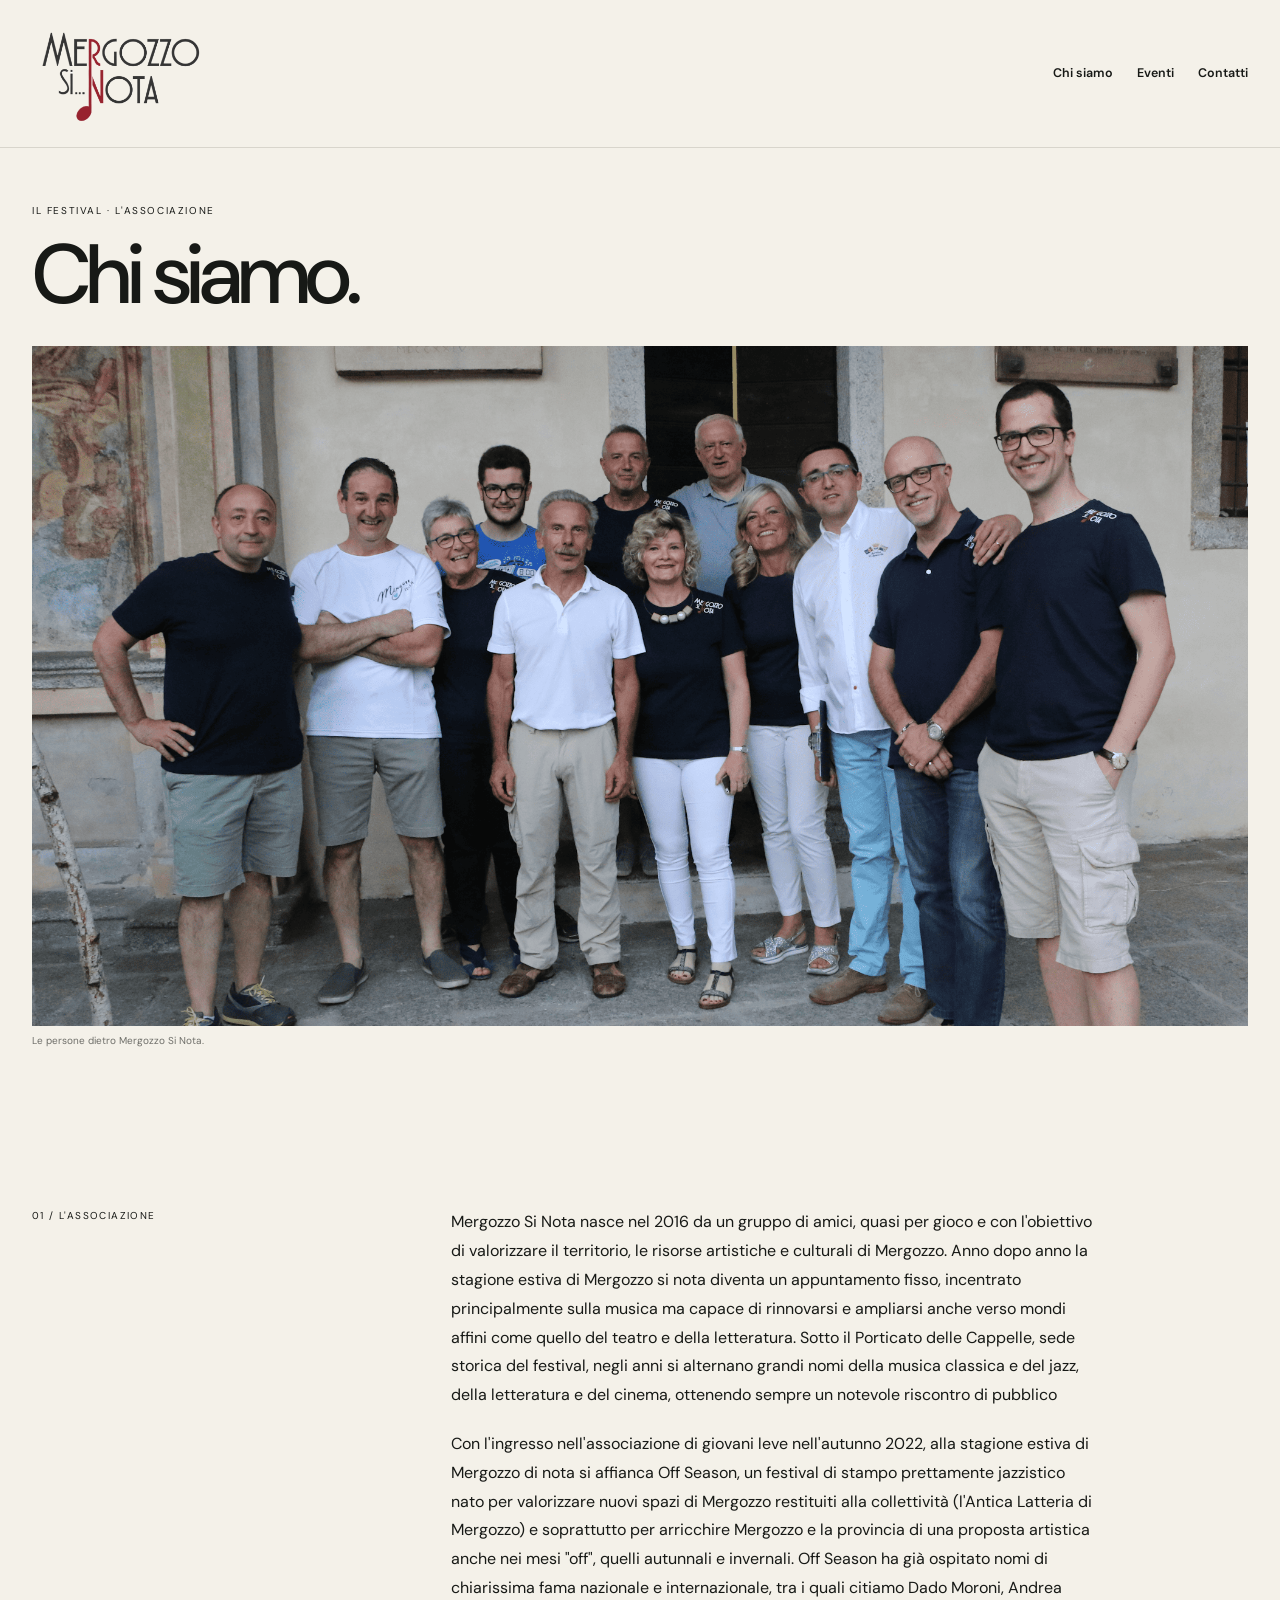
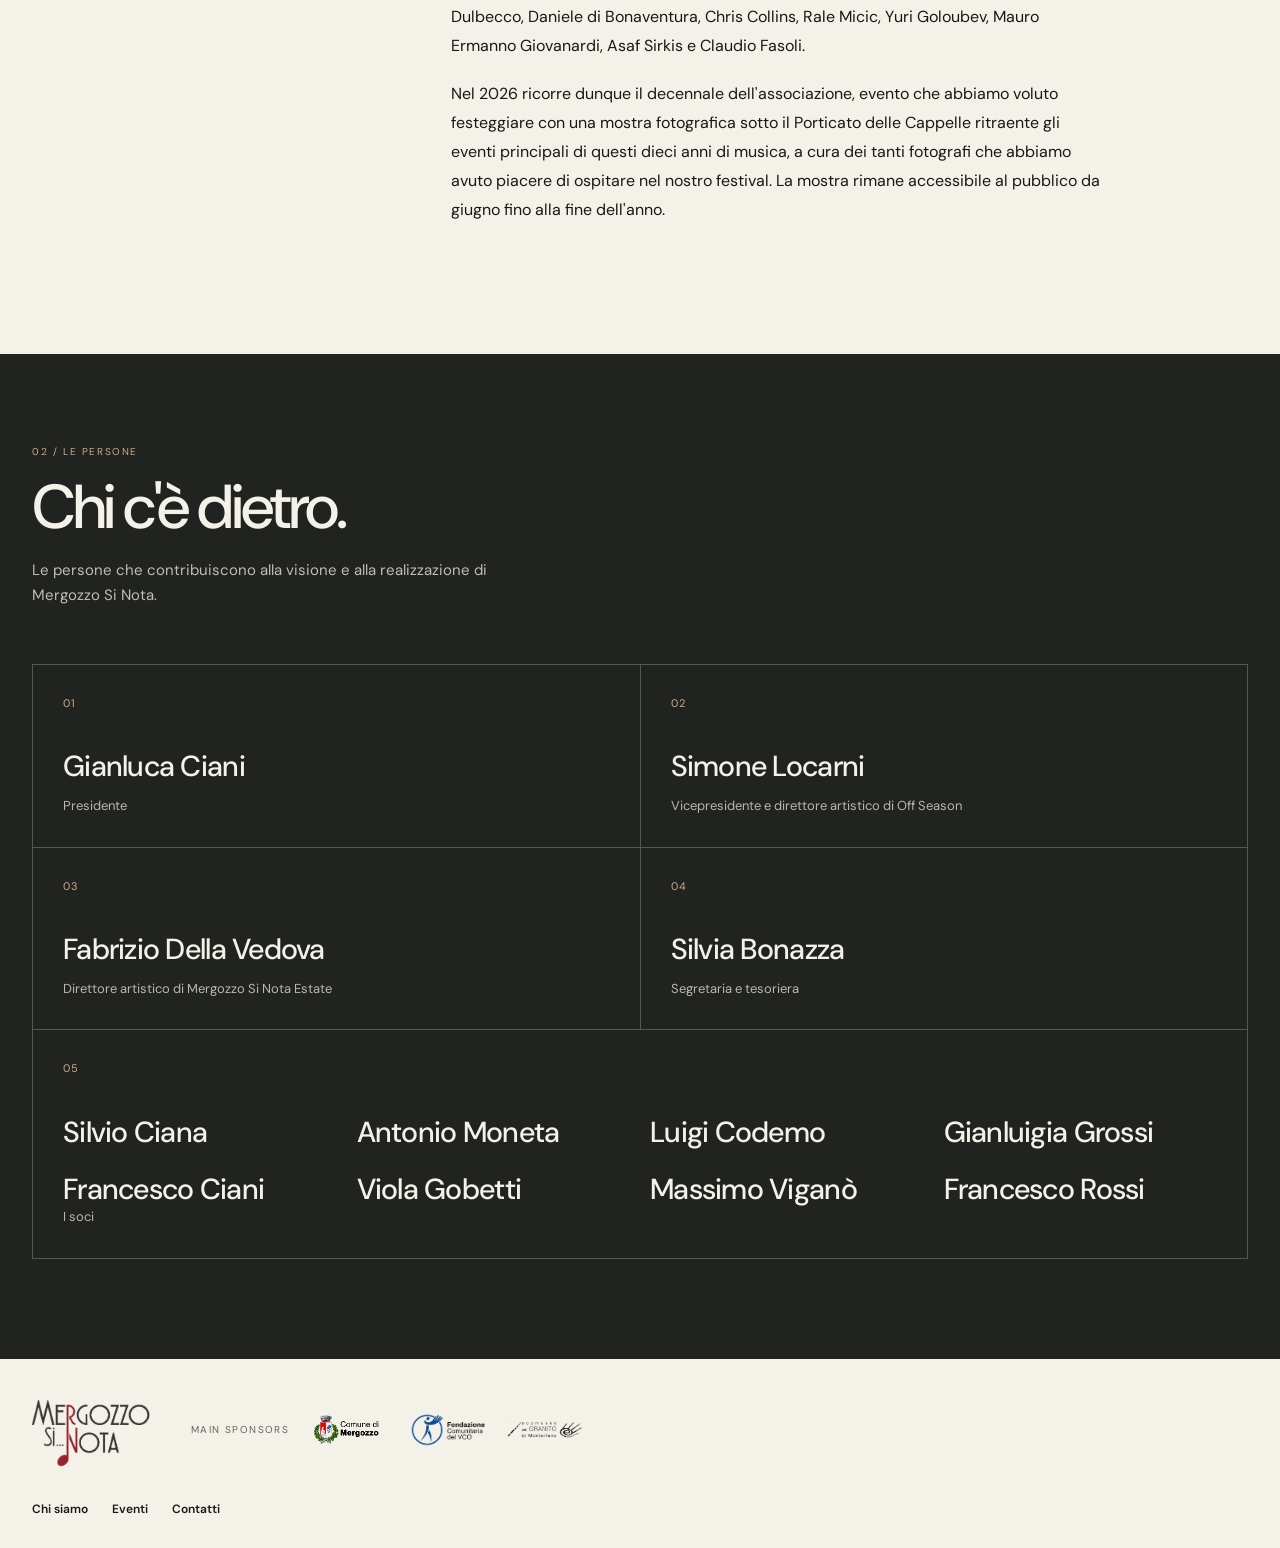
==== commit ae247f74: "Update chi-siamo.html" ====
--- a/chi-siamo.html
+++ b/chi-siamo.html
@@ -138,8 +138,7 @@
 
           <article class="organization-card organization-card-wide">
             <span class="organization-number">05</span>
-             <h3>I soci</h3>
-
+             
   <div class="organization-members">
     <span>Silvio Ciana</span>
     <span>Antonio Moneta</span>
@@ -150,7 +149,9 @@
     <span>Massimo Viganò</span>
     <span>Francesco Rossi</span>
   </div>
-</article>
+
+            <p class="organization-members-label">I soci</p>
+            </article>
 
         </div>
 
--- a/style.css
+++ b/style.css
@@ -1563,3 +1563,49 @@
   }
 }
 
+/* Quinto riquadro largo quanto due colonne */
+.organization-card-wide {
+  grid-column: 1 / -1;
+}
+
+/* Soci: due file da quattro nomi */
+.organization-members {
+  display: grid;
+  grid-template-columns: repeat(4, minmax(0, 1fr));
+  gap: 24px 20px;
+  margin-top: 24px;
+}
+
+/* Stesso font e dimensione dei nomi delle cariche */
+.organization-members span {
+  font-size: clamp(20px, 2.5vw, 29px);
+  line-height: 1.15;
+  letter-spacing: -0.025em;
+  font-weight: 500;
+  overflow-wrap: anywhere;
+}
+
+/* Adattamento per cellulare */
+@media (max-width: 700px) {
+  .organization-card-wide {
+    grid-column: auto;
+  }
+
+  .organization-members {
+    grid-template-columns: repeat(2, minmax(0, 1fr));
+    gap: 20px 16px;
+  }
+
+  .organization-members span {
+    font-size: 20px;
+  }
+}
+
+/* Etichetta "I soci" sotto i nomi */
+.organization-members-label {
+  max-width: 360px;
+  margin: 18px 0 0;
+  font-size: 13px;
+  line-height: 1.65;
+  opacity: 0.72;
+}
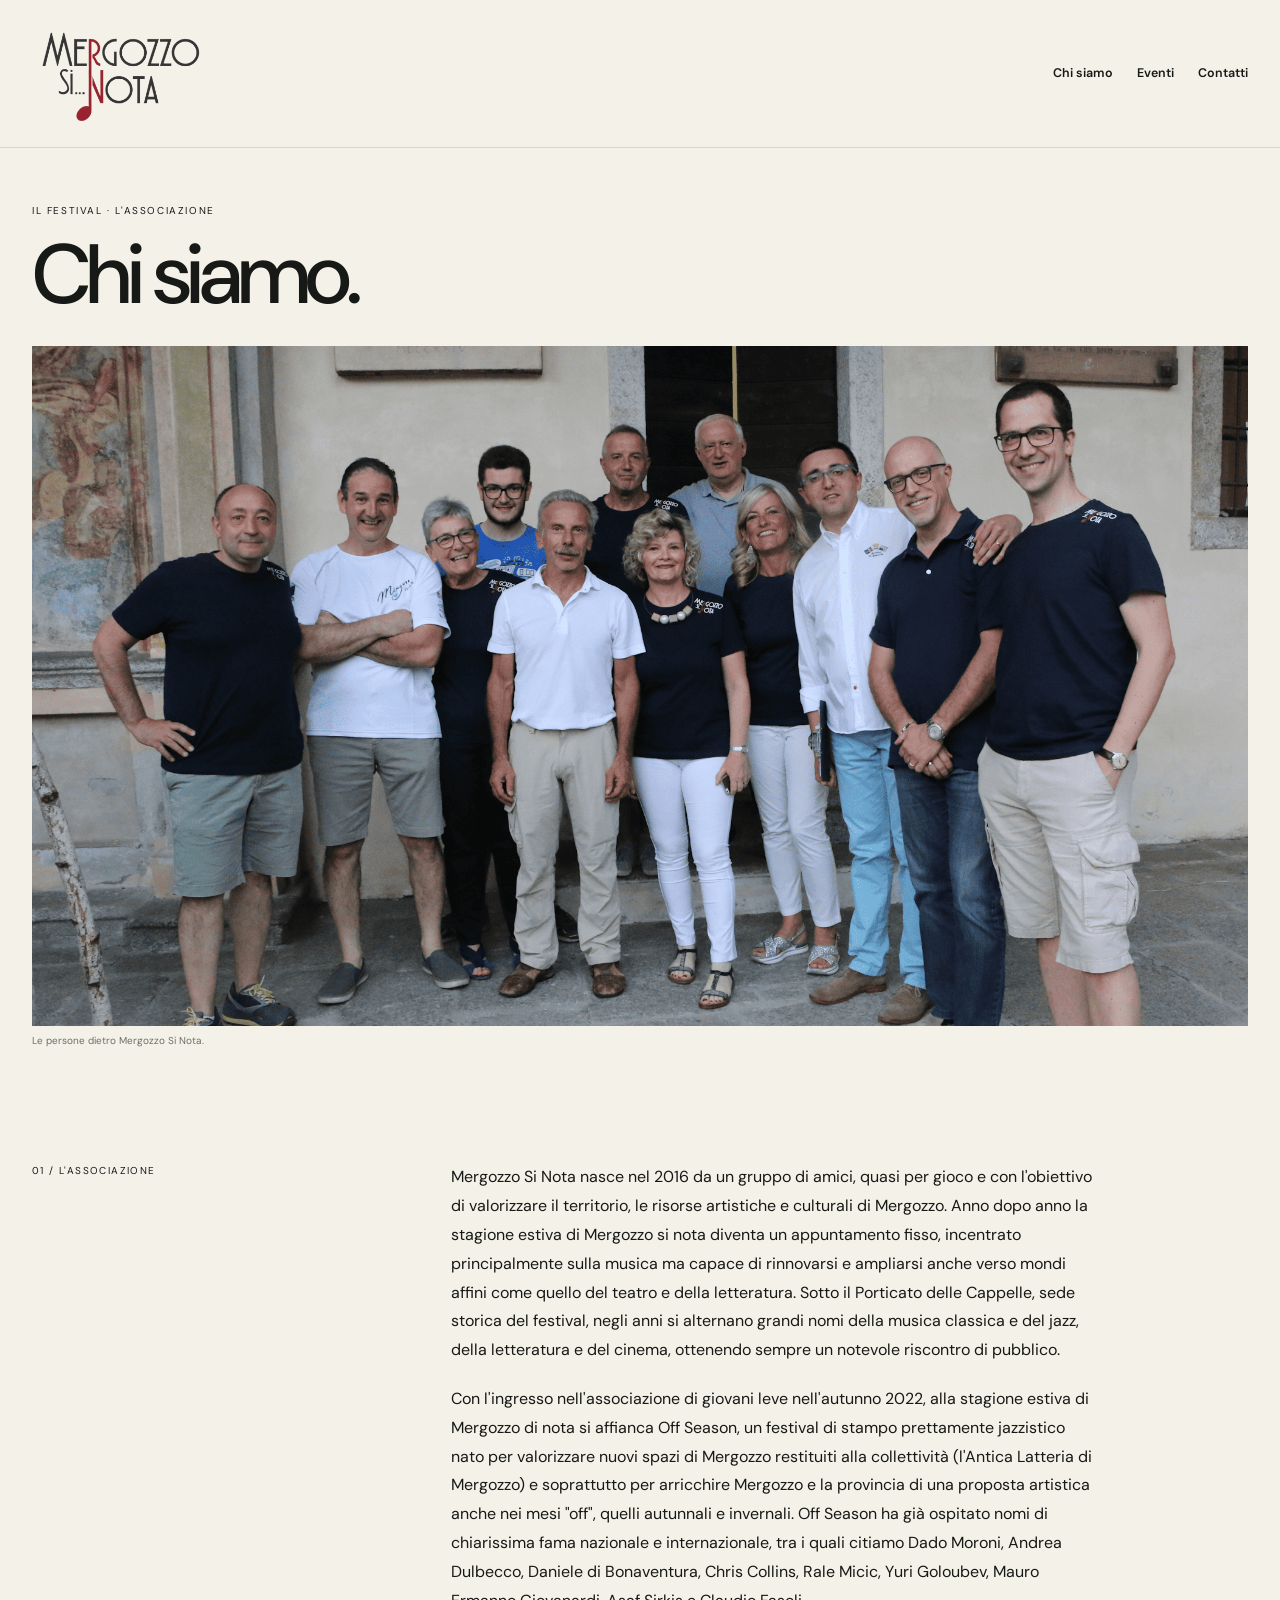
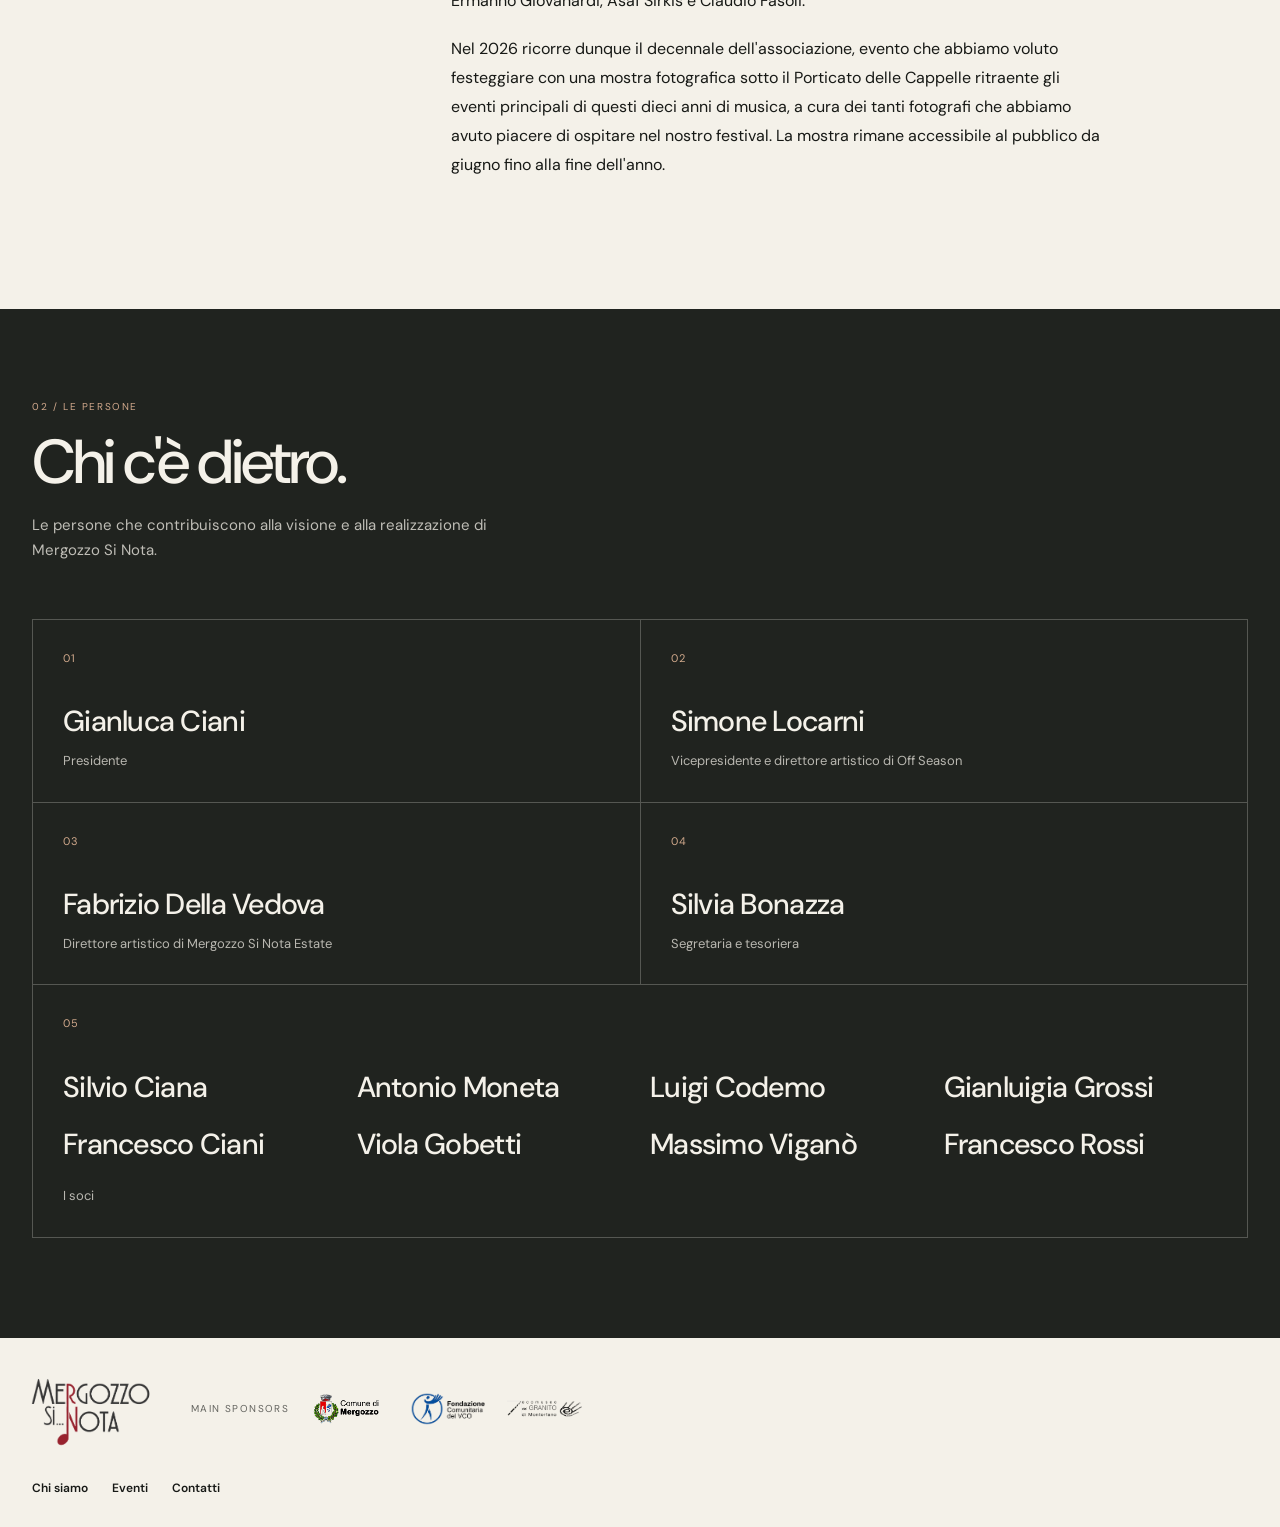
==== commit 59abfcb9: "Update chi-siamo.html" ====
--- a/chi-siamo.html
+++ b/chi-siamo.html
@@ -76,7 +76,7 @@
             Mergozzo Si Nota nasce nel 2016 da un gruppo di amici, quasi per gioco e con l'obiettivo di valorizzare il territorio, le risorse artistiche e culturali di Mergozzo. 
             Anno dopo anno la stagione estiva di Mergozzo si nota diventa un appuntamento fisso, incentrato principalmente sulla musica ma capace di rinnovarsi e ampliarsi anche verso
             mondi affini come quello del teatro e della letteratura. Sotto il Porticato delle Cappelle, sede storica del festival, negli anni si alternano grandi nomi della musica classica
-            e del jazz, della letteratura e del cinema, ottenendo sempre un notevole riscontro di pubblico
+            e del jazz, della letteratura e del cinema, ottenendo sempre un notevole riscontro di pubblico.
           </p>
 
           <p>
--- a/style.css
+++ b/style.css
@@ -1402,7 +1402,7 @@
 /* DESCRIZIONE E STORIA */
 
 .about-story {
-  padding: 95px 0 110px;
+  padding: 50px 0 110px;
   background: #f4f1e9;
 }
 
@@ -1604,8 +1604,15 @@
 /* Etichetta "I soci" sotto i nomi */
 .organization-members-label {
   max-width: 360px;
-  margin: 18px 0 0;
+  margin: 32px 0 0;
   font-size: 13px;
   line-height: 1.65;
   opacity: 0.72;
 }
+
+/* Più spazio tra i nomi e la dicitura I soci */
+.organization-card-wide .organization-members-label {
+  display: block;
+  margin-top: 24px !important;
+  padding-top: 0;
+}
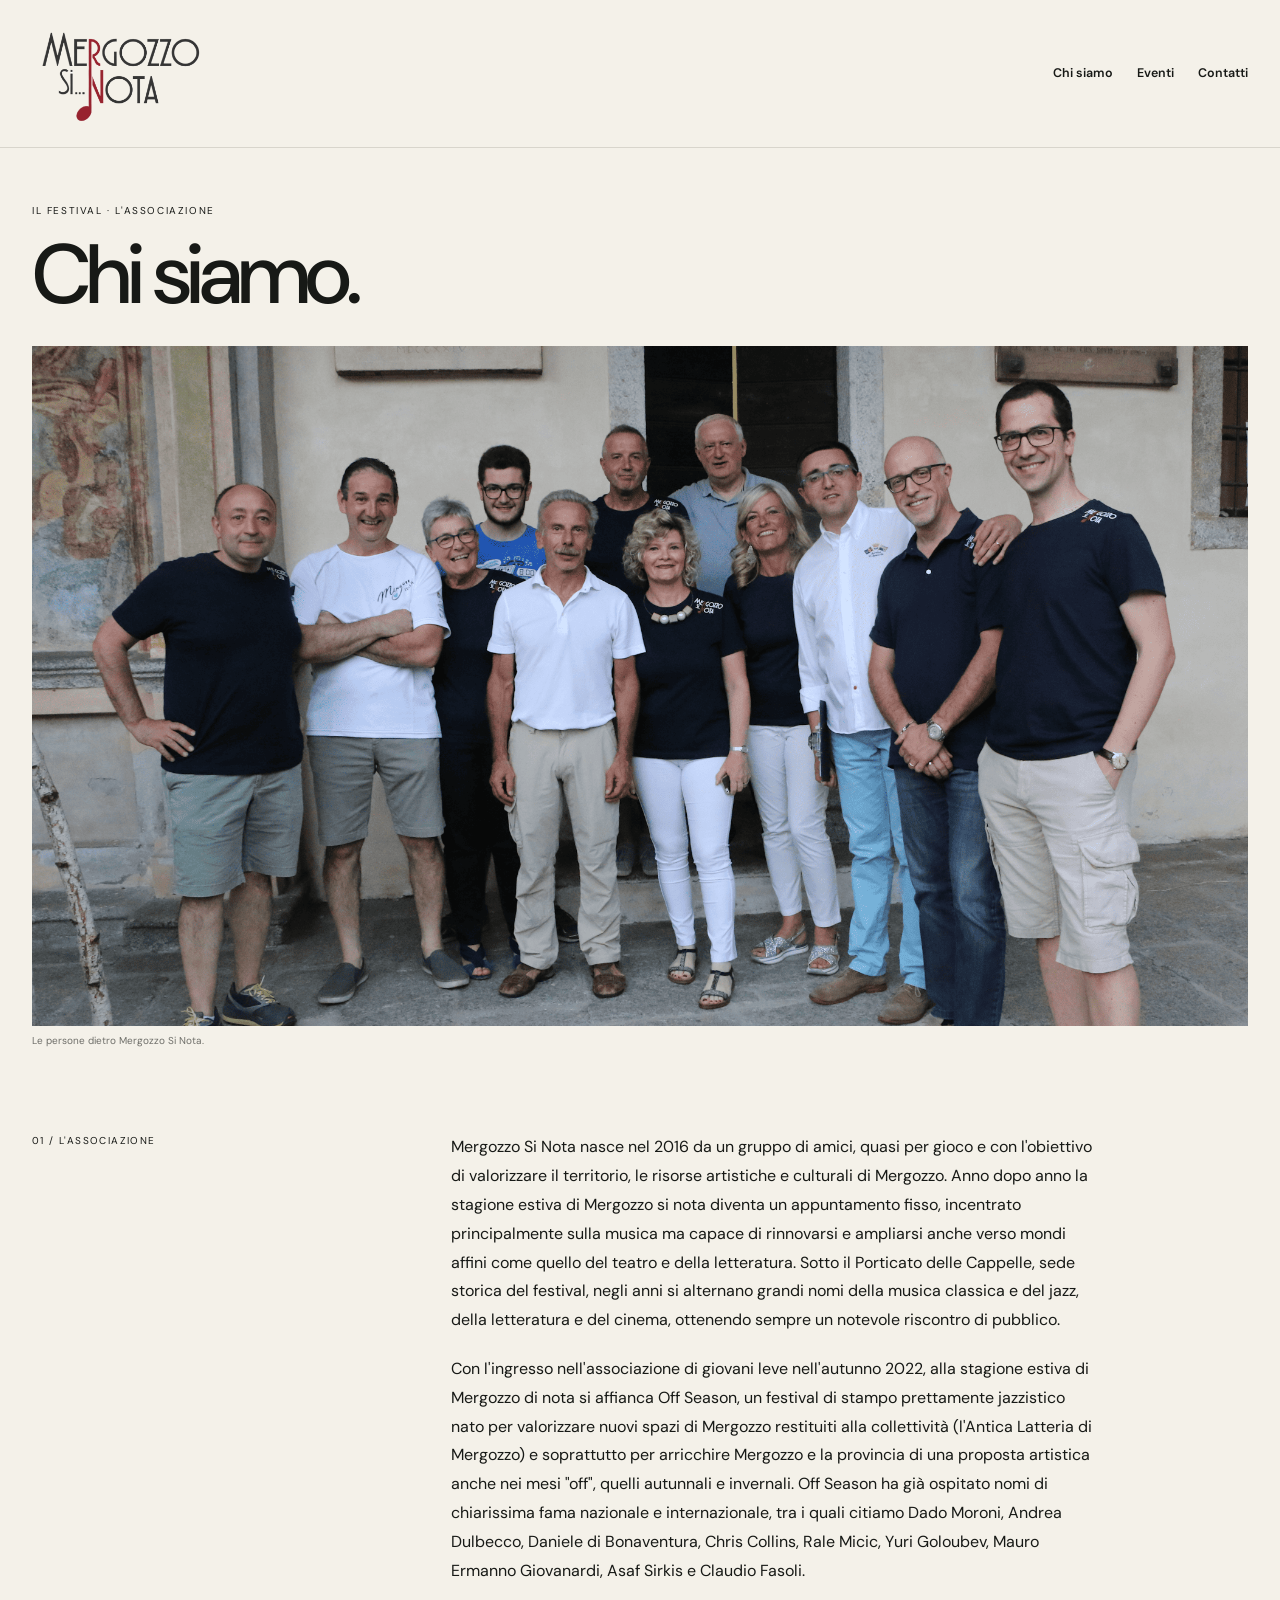
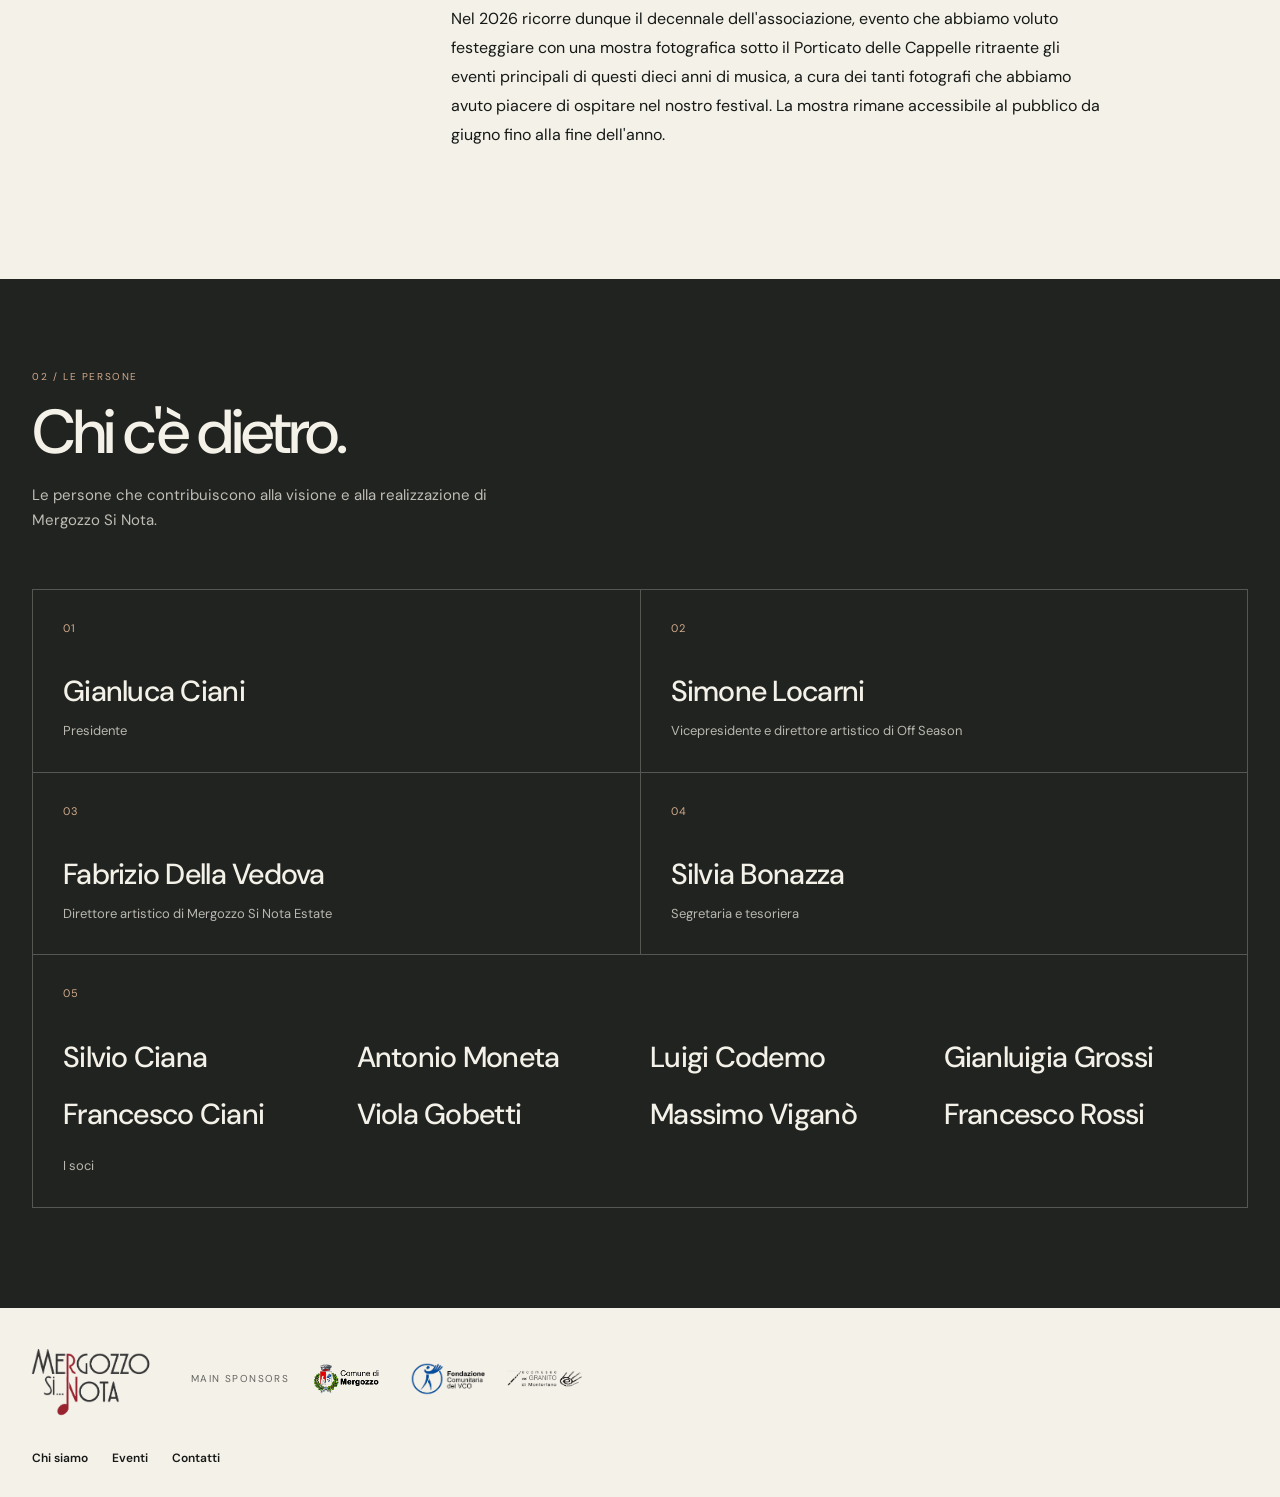
==== commit 312658d9: "Update chi-siamo.html" ====
--- a/chi-siamo.html
+++ b/chi-siamo.html
@@ -63,7 +63,7 @@
 
 
     <!-- DESCRIZIONE E STORIA -->
-    <section class="about-story">
+    <section class="about-story" style="padding-top: 20px;">
       <div class="container about-story-inner">
 
         <div class="about-story-label">
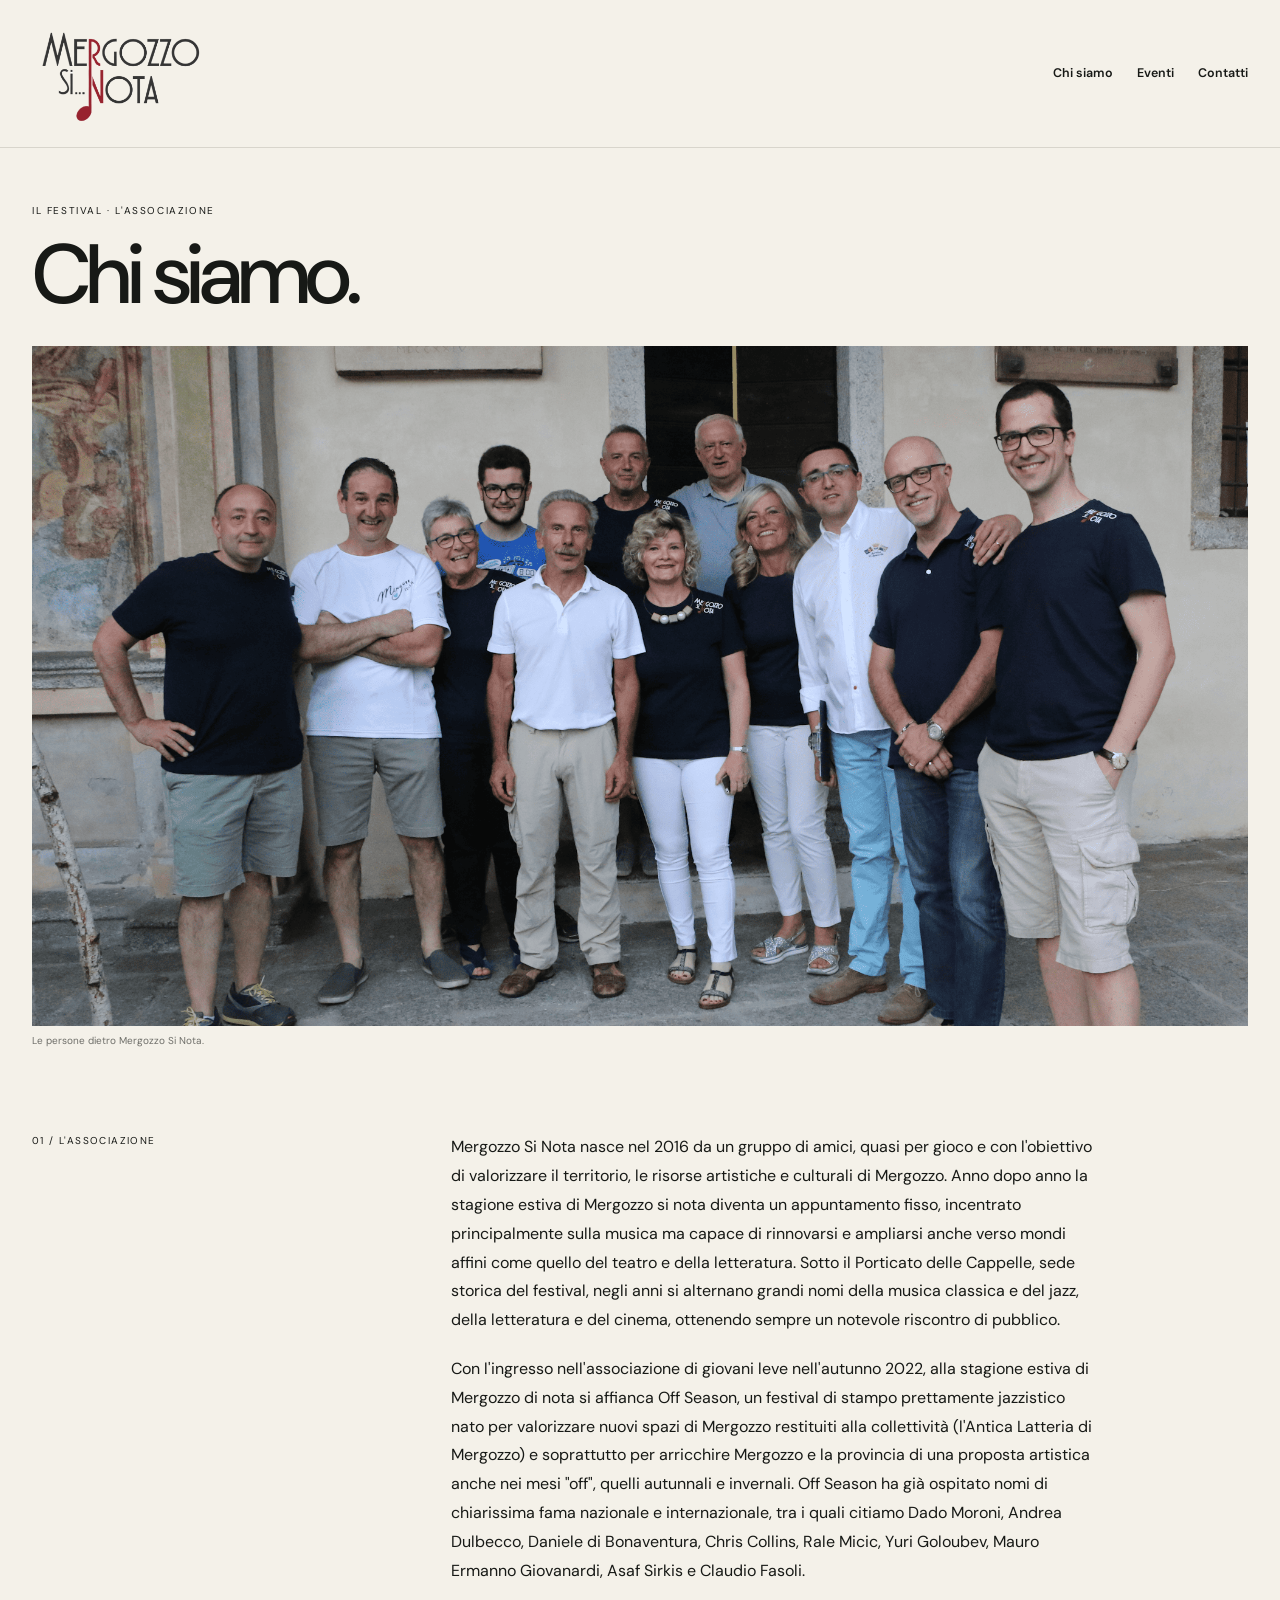
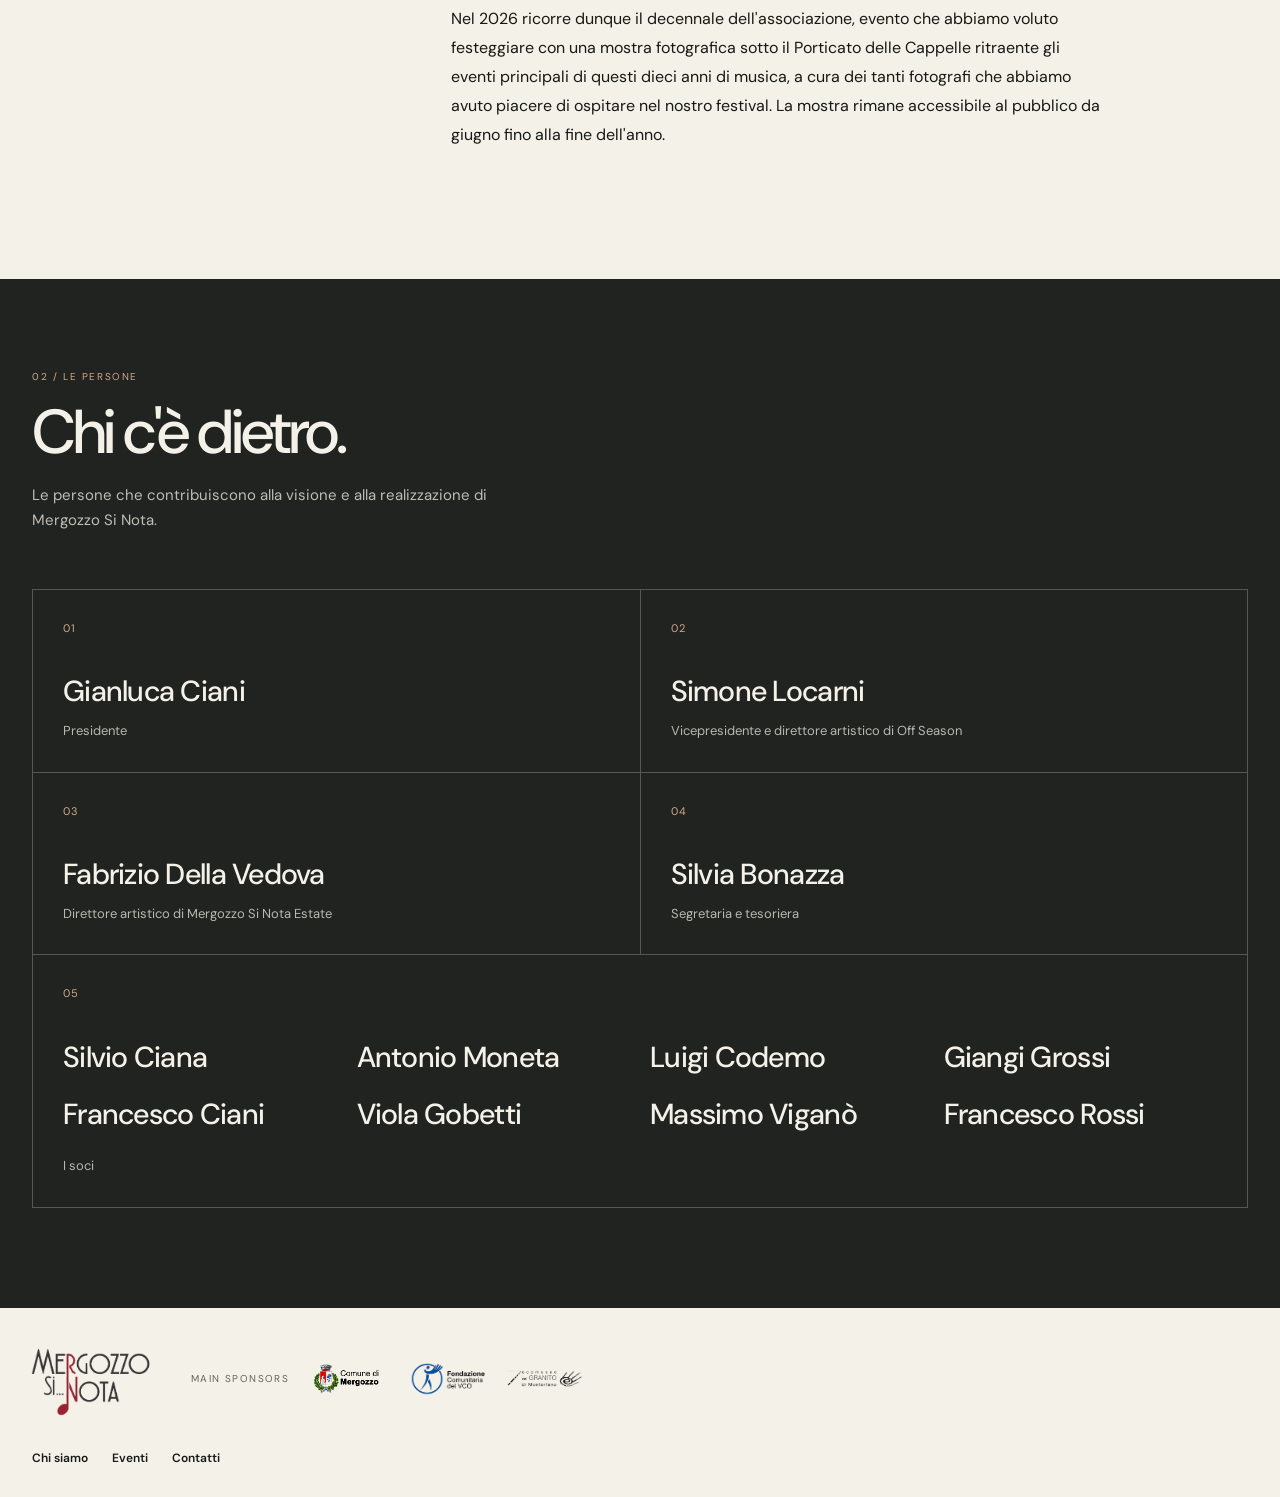
==== commit 6ee065bf: "Update chi-siamo.html" ====
--- a/chi-siamo.html
+++ b/chi-siamo.html
@@ -143,7 +143,7 @@
     <span>Silvio Ciana</span>
     <span>Antonio Moneta</span>
     <span>Luigi Codemo</span>
-    <span>Gianluigia Grossi</span>
+    <span>Giangi Grossi</span>
     <span>Francesco Ciani</span>
     <span>Viola Gobetti</span>
     <span>Massimo Viganò</span>
